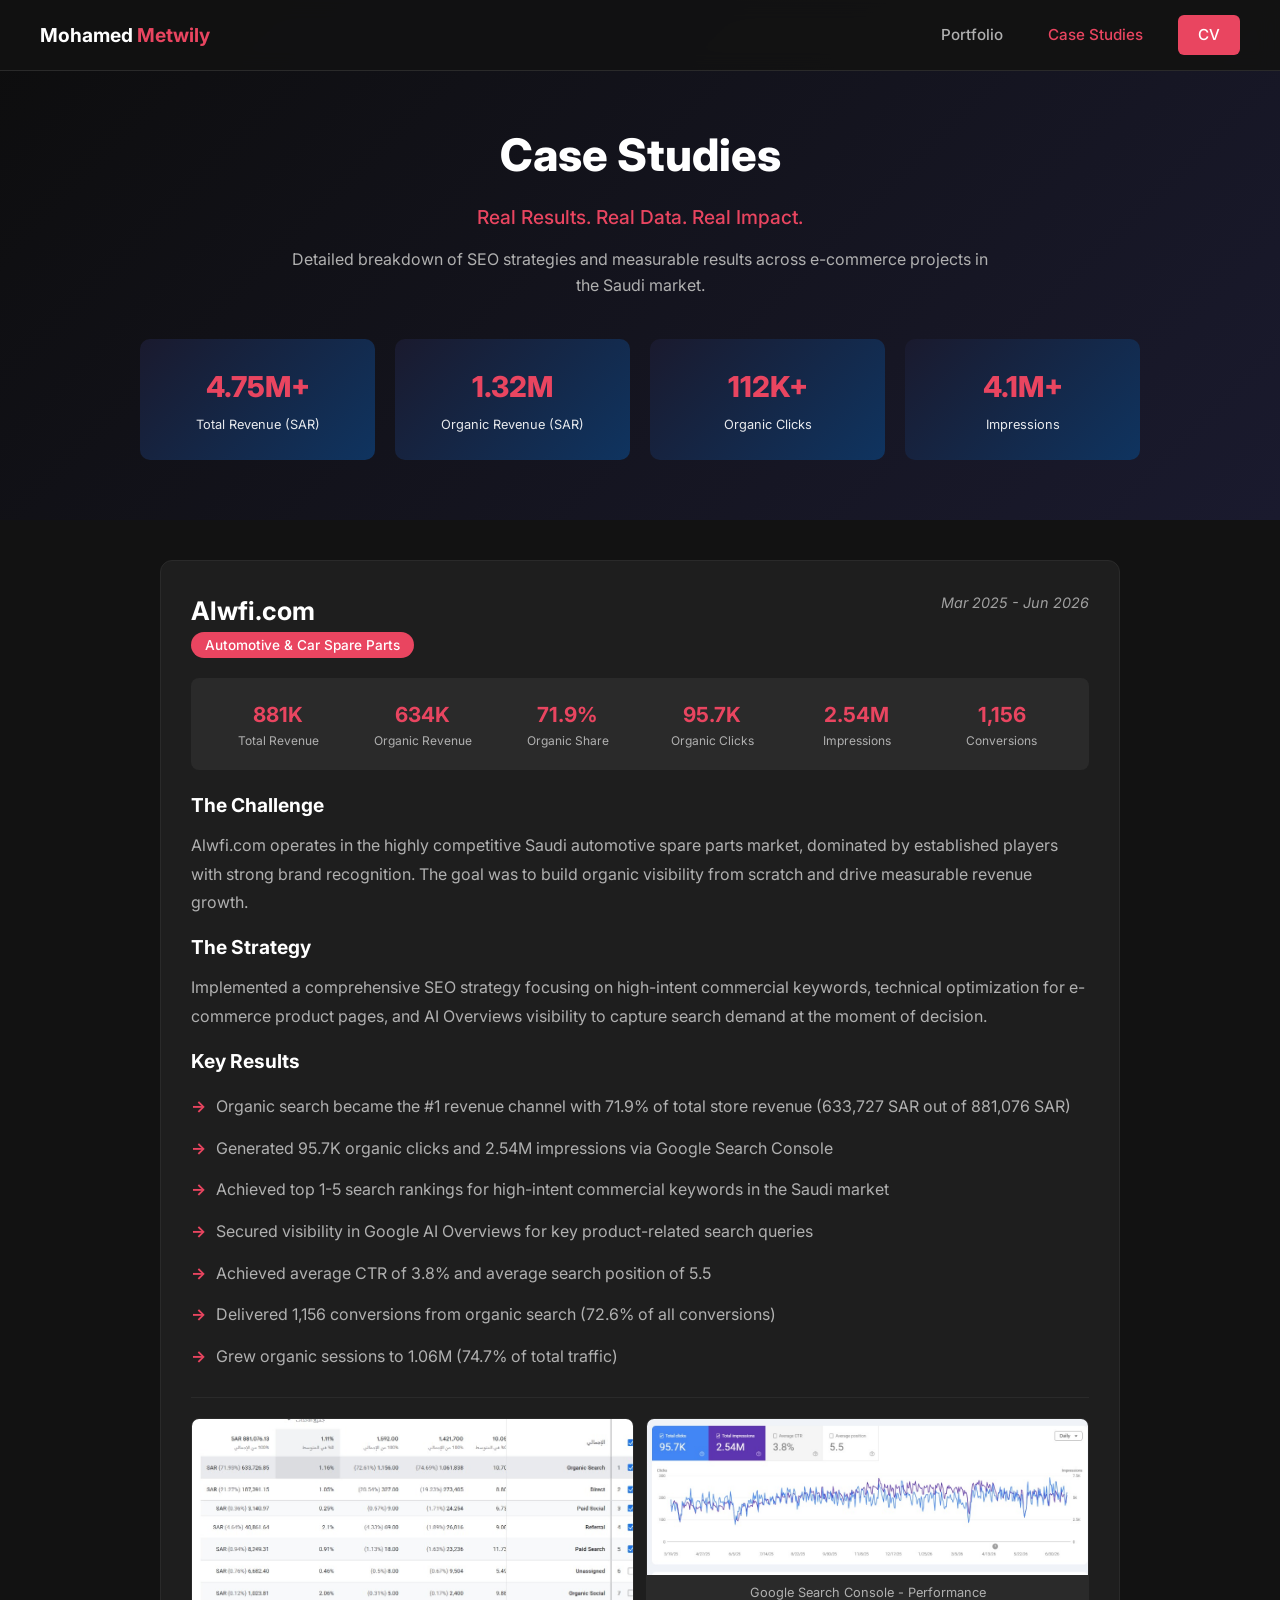
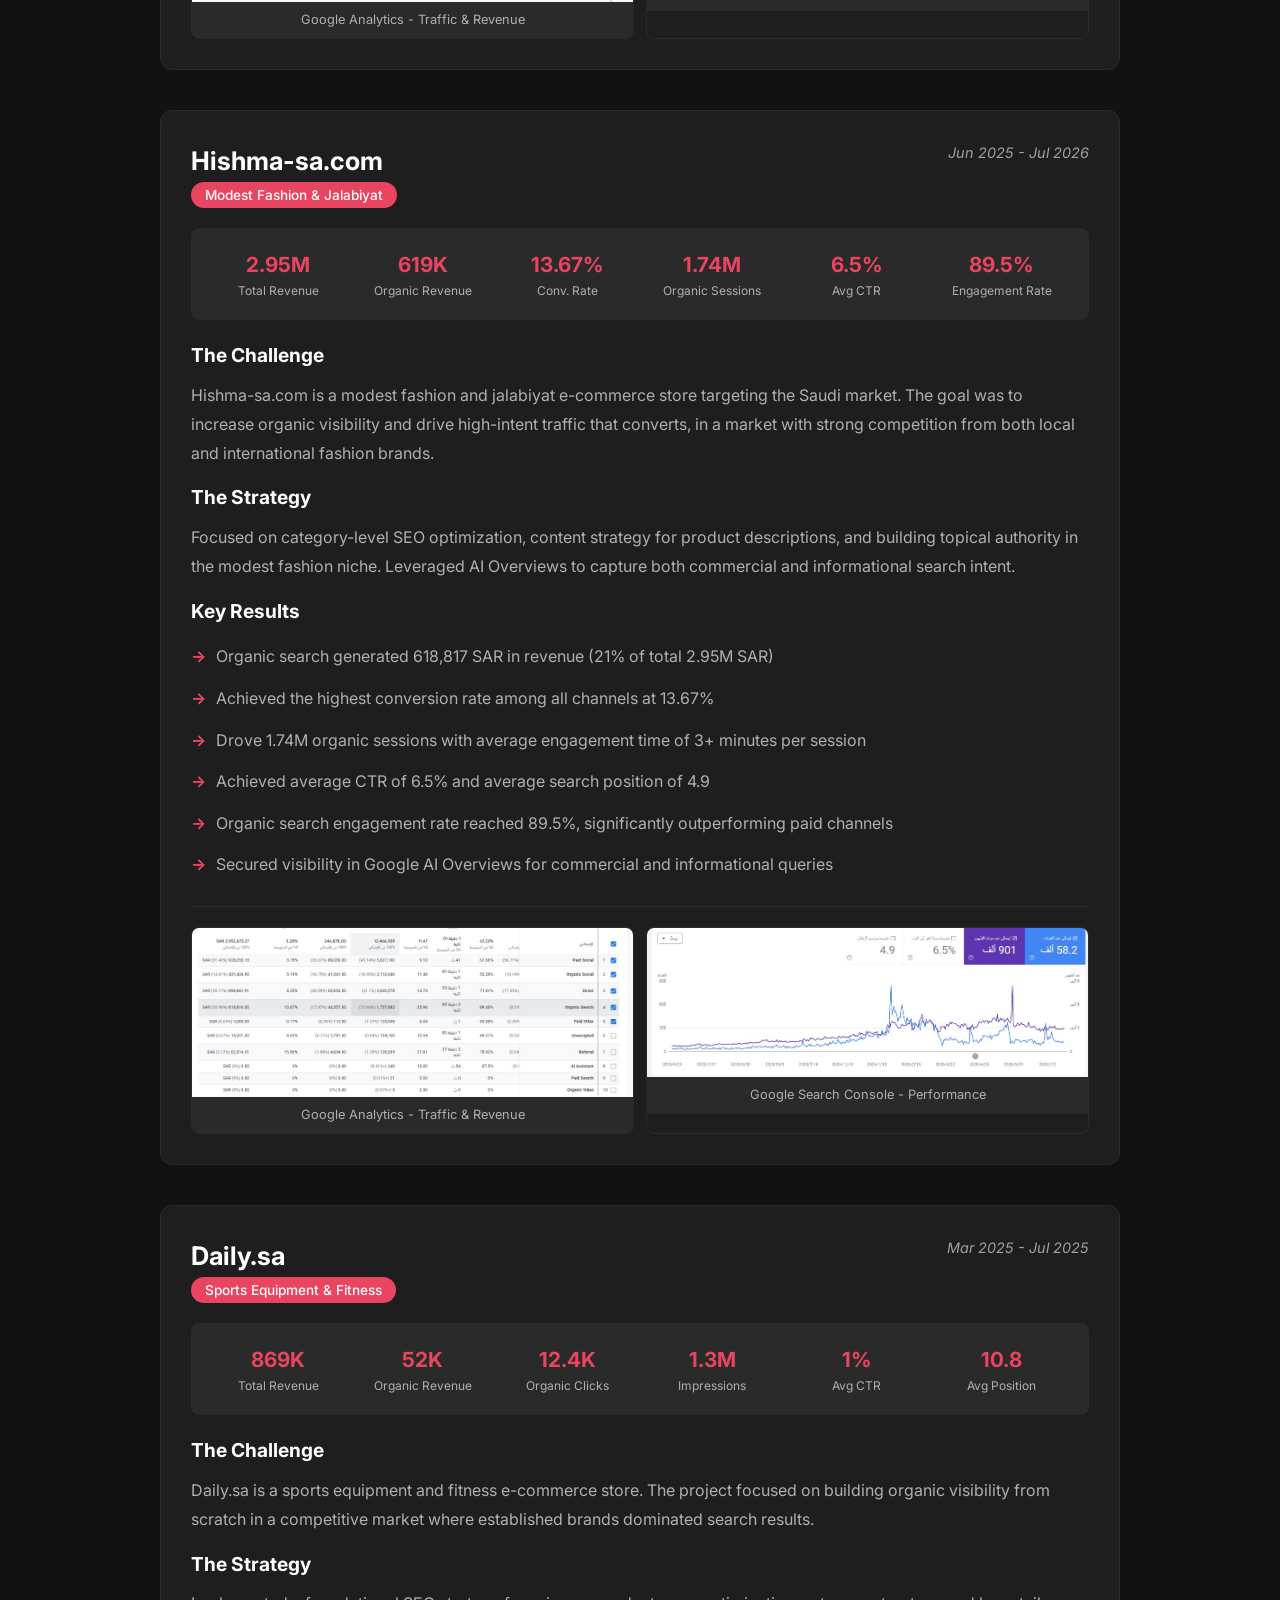
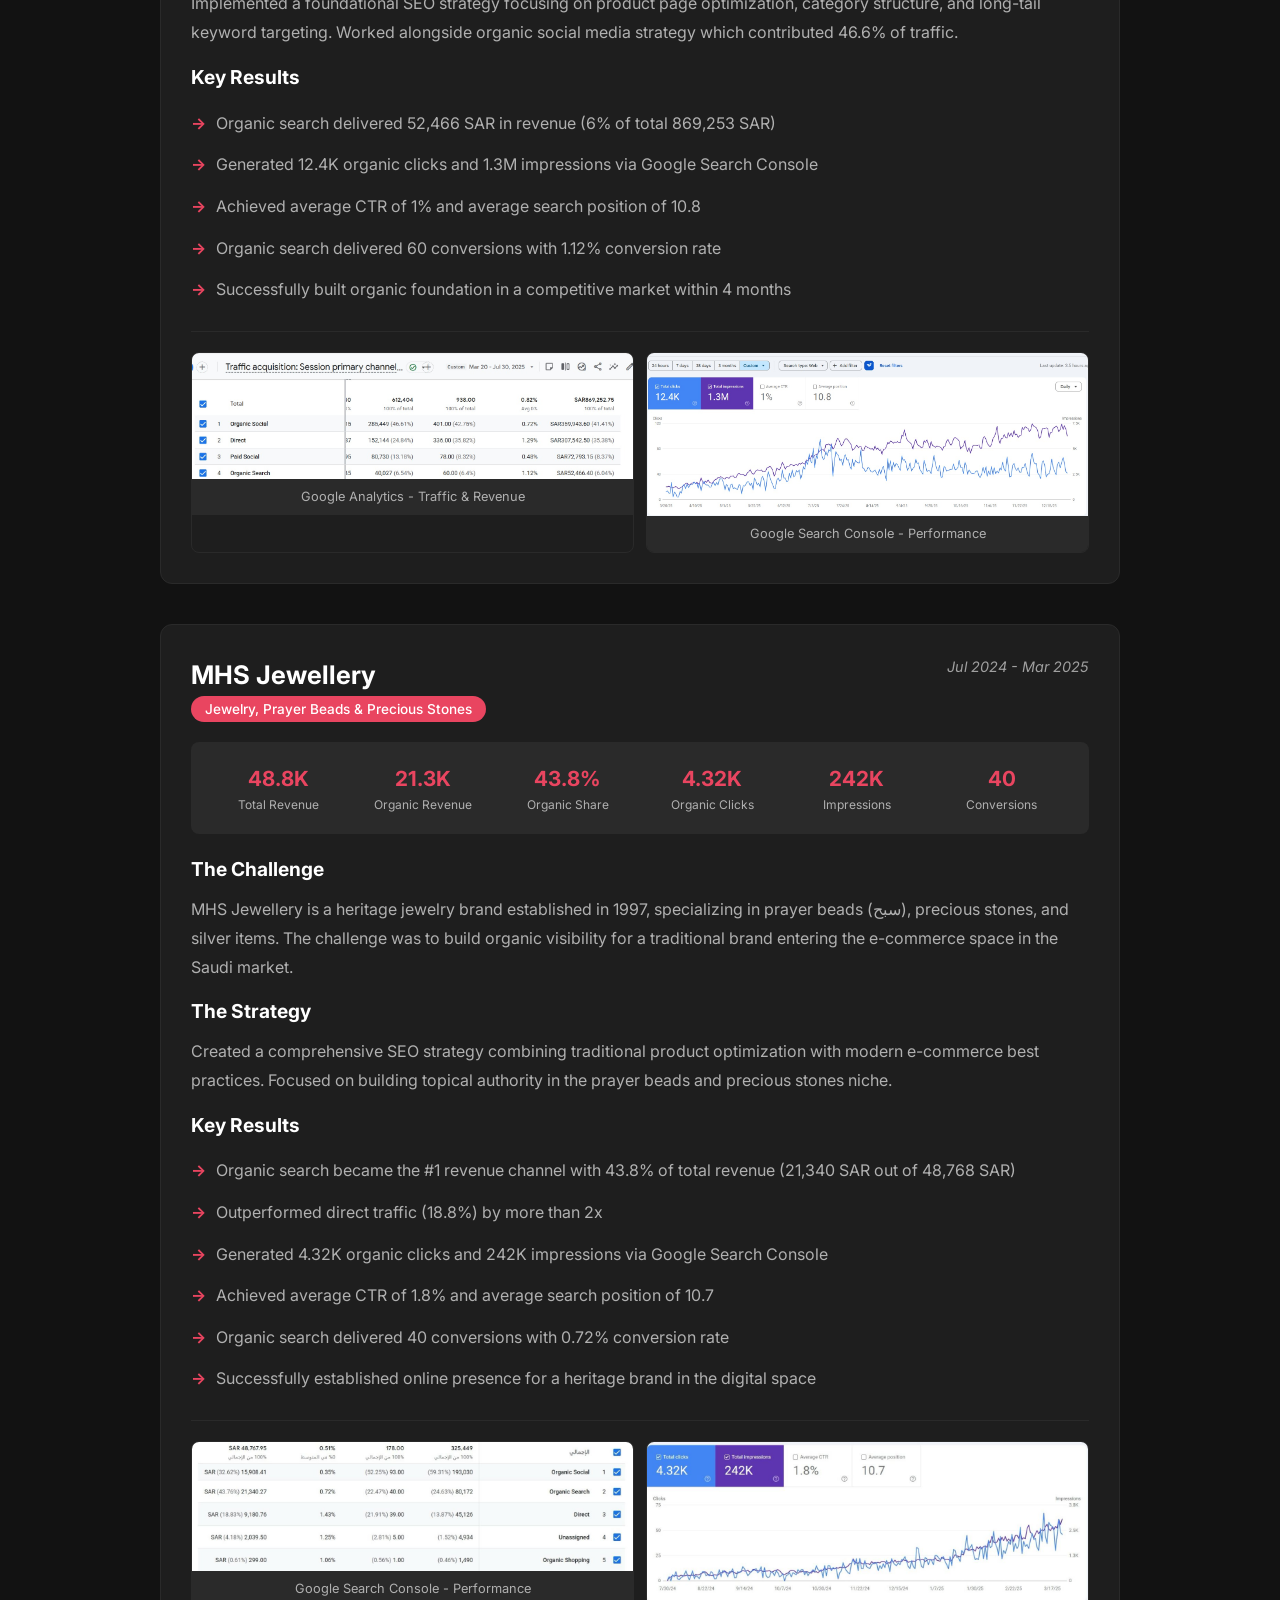
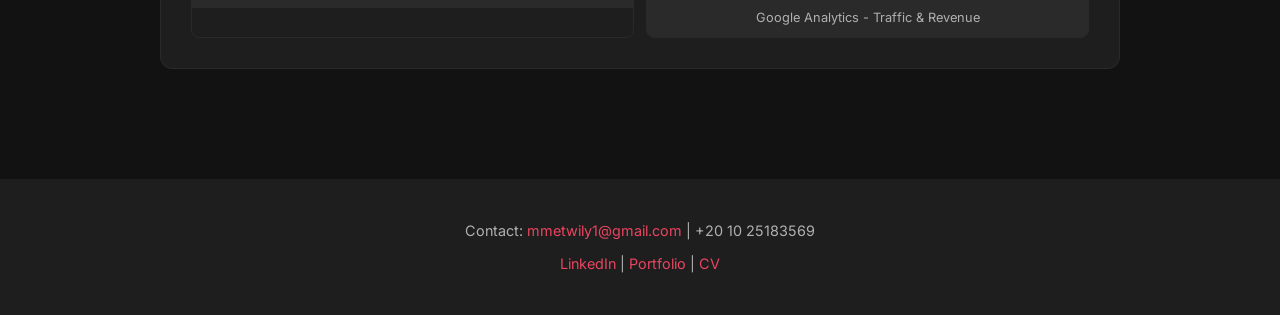
==== case-studies.html @ baedebc7 "Add Case Studies page and update navbar" ====
<!DOCTYPE html>
<html lang="en">
<head>
    <meta charset="UTF-8">
    <meta name="viewport" content="width=device-width, initial-scale=1.0">
    <title>Mohamed Metwily - Case Studies | Head of SEO</title>
    <link href="https://fonts.googleapis.com/css2?family=Inter:wght@300;400;500;600;700;800&display=swap" rel="stylesheet">
    <style>
        * { margin: 0; padding: 0; box-sizing: border-box; }
        
        :root {
            --primary: #0d0d0d;
            --accent: #e94560;
            --accent2: #1a1a2e;
            --light: #121212;
            --gray: #a0a0a0;
            --white: #ffffff;
            --card-bg: #1e1e1e;
            --text-primary: #ffffff;
            --text-secondary: #b0b0b0;
            --border: #2a2a2a;
        }

        body {
            font-family: 'Inter', sans-serif;
            color: var(--text-secondary);
            line-height: 1.6;
            background: var(--light);
        }

        /* Navbar */
        .navbar {
            position: fixed;
            top: 0;
            left: 0;
            right: 0;
            background: rgba(18, 18, 18, 0.95);
            backdrop-filter: blur(10px);
            padding: 15px 40px;
            display: flex;
            justify-content: space-between;
            align-items: center;
            z-index: 999;
            border-bottom: 1px solid var(--border);
        }

        .navbar .logo {
            font-size: 1.2rem;
            font-weight: 700;
            color: var(--white);
            text-decoration: none;
        }

        .navbar .logo span {
            color: var(--accent);
        }

        .navbar-links {
            display: flex;
            gap: 25px;
            align-items: center;
        }

        .navbar-links a {
            color: var(--text-secondary);
            text-decoration: none;
            font-size: 0.95rem;
            font-weight: 500;
            transition: color 0.3s;
            padding: 5px 10px;
            border-radius: 5px;
        }

        .navbar-links a:hover,
        .navbar-links a.active {
            color: var(--accent);
        }

        .navbar-links a.nav-cv {
            background: var(--accent);
            color: var(--white);
            padding: 8px 20px;
            border-radius: 6px;
        }

        .navbar-links a.nav-cv:hover {
            background: #ff6b81;
            color: var(--white);
        }

        /* Hero */
        .hero {
            background: linear-gradient(135deg, var(--primary) 0%, var(--accent2) 50%, #0f3460 100%);
            background-size: 200% 200%;
            animation: gradient 8s ease infinite;
            color: var(--white);
            padding: 120px 20px 60px;
            text-align: center;
        }

        @keyframes gradient {
            0% { background-position: 0% 50%; }
            50% { background-position: 100% 50%; }
            100% { background-position: 0% 50%; }
        }

        .hero h1 {
            font-size: 2.8rem;
            font-weight: 800;
            margin-bottom: 10px;
        }

        .hero .subtitle {
            font-size: 1.2rem;
            color: var(--accent);
            font-weight: 500;
            margin-bottom: 15px;
        }

        .hero .desc {
            font-size: 1rem;
            color: var(--text-secondary);
            max-width: 700px;
            margin: 0 auto;
        }

        /* Stats Bar */
        .stats-bar {
            display: grid;
            grid-template-columns: repeat(4, 1fr);
            gap: 20px;
            max-width: 1000px;
            margin: 40px auto 0;
        }

        .stat-card {
            background: linear-gradient(135deg, #1a1a2e 0%, #0f3460 100%);
            color: var(--white);
            padding: 25px 15px;
            border-radius: 10px;
            text-align: center;
            transition: transform 0.3s, box-shadow 0.3s;
        }

        .stat-card:hover {
            transform: translateY(-8px) scale(1.02);
            box-shadow: 0 15px 40px rgba(233, 69, 96, 0.3);
        }

        .stat-card .number {
            font-size: 1.8rem;
            font-weight: 800;
            color: var(--accent);
        }

        .stat-card .label {
            font-size: 0.8rem;
            opacity: 0.9;
            margin-top: 5px;
        }

        /* Container */
        .container {
            max-width: 1000px;
            margin: 0 auto;
            padding: 40px 20px;
        }

        /* Project Card */
        .project-card {
            border: 1px solid var(--border);
            border-radius: 12px;
            padding: 30px;
            margin-bottom: 40px;
            background: var(--card-bg);
            transition: transform 0.3s, box-shadow 0.3s;
        }

        .project-card:hover {
            transform: translateY(-5px);
            box-shadow: 0 10px 30px rgba(0,0,0,0.3);
        }

        .project-header {
            display: flex;
            justify-content: space-between;
            align-items: flex-start;
            flex-wrap: wrap;
            margin-bottom: 15px;
        }

        .project-header h2 {
            font-size: 1.6rem;
            color: var(--text-primary);
        }

        .project-header .period {
            color: var(--gray);
            font-size: 0.9rem;
            font-style: italic;
        }

        .project-header .niche {
            background: var(--accent);
            color: var(--white);
            padding: 5px 14px;
            border-radius: 20px;
            font-size: 0.85rem;
            font-weight: 500;
        }

        .project-stats {
            display: grid;
            grid-template-columns: repeat(6, 1fr);
            gap: 10px;
            margin: 20px 0;
            padding: 20px;
            background: #2a2a2a;
            border-radius: 8px;
        }

        .project-stat {
            text-align: center;
            transition: transform 0.3s;
        }

        .project-stat:hover {
            transform: scale(1.05);
        }

        .project-stat .value {
            font-size: 1.3rem;
            font-weight: 700;
            color: var(--accent);
        }

        .project-stat .label {
            font-size: 0.75rem;
            color: var(--text-secondary);
        }

        .project-story {
            margin: 20px 0;
        }

        .project-story h3 {
            font-size: 1.2rem;
            color: var(--text-primary);
            margin-bottom: 10px;
        }

        .project-story p {
            color: var(--text-secondary);
            line-height: 1.8;
            margin-bottom: 15px;
        }

        .project-bullets {
            list-style: none;
            padding: 0;
        }

        .project-bullets li {
            padding: 8px 0;
            padding-left: 25px;
            position: relative;
            color: var(--text-secondary);
        }

        .project-bullets li::before {
            content: "→";
            position: absolute;
            left: 0;
            color: var(--accent);
            font-weight: bold;
        }

        /* Gallery */
        .project-gallery {
            display: grid;
            grid-template-columns: repeat(2, 1fr);
            gap: 12px;
            margin-top: 20px;
            padding-top: 20px;
            border-top: 1px solid var(--border);
        }

        .gallery-item {
            border: 1px solid var(--border);
            border-radius: 8px;
            overflow: hidden;
            transition: transform 0.3s, box-shadow 0.3s;
            cursor: pointer;
        }

        .gallery-item:hover {
            transform: translateY(-3px);
            box-shadow: 0 8px 20px rgba(0,0,0,0.4);
        }

        .gallery-item img {
            width: 100%;
            display: block;
        }

        .gallery-caption {
            padding: 8px;
            text-align: center;
            font-size: 0.8rem;
            color: var(--text-secondary);
            background: #2a2a2a;
        }

        /* Lightbox */
        .lightbox {
            display: none;
            position: fixed;
            top: 0;
            left: 0;
            width: 100%;
            height: 100%;
            background: rgba(0,0,0,0.95);
            z-index: 1000;
            justify-content: center;
            align-items: center;
            cursor: pointer;
        }

        .lightbox.active {
            display: flex;
        }

        .lightbox img {
            max-width: 90%;
            max-height: 90%;
            object-fit: contain;
            border-radius: 8px;
        }

        .lightbox .close {
            position: absolute;
            top: 20px;
            right: 30px;
            color: white;
            font-size: 40px;
            font-weight: bold;
            cursor: pointer;
        }

        /* Footer */
        .footer {
            text-align: center;
            padding: 40px 20px;
            color: var(--text-secondary);
            font-size: 0.9rem;
            background: var(--card-bg);
            margin-top: 30px;
        }

        .footer a {
            color: var(--accent);
            text-decoration: none;
        }

        .footer a:hover {
            text-decoration: underline;
        }

        @media (max-width: 768px) {
            .hero h1 { font-size: 2rem; }
            .stats-bar { grid-template-columns: repeat(2, 1fr); }
            .project-header { flex-direction: column; gap: 10px; }
            .project-stats { grid-template-columns: repeat(3, 1fr); }
            .project-gallery { grid-template-columns: 1fr; }
        }
        @media (max-width: 480px) {
            .project-stats { grid-template-columns: repeat(2, 1fr); }
        }
    </style>
</head>
<body>

<!-- Navbar -->
<nav class="navbar">
    <a href="index.html" class="logo">Mohamed <span>Metwily</span></a>
    <div class="navbar-links">
        <a href="index.html">Portfolio</a>
        <a href="case-studies.html" class="active">Case Studies</a>
        <a href="cv.html" class="nav-cv">CV</a>
    </div>
</nav>

<!-- Hero -->
<div class="hero">
    <h1>Case Studies</h1>
    <div class="subtitle">Real Results. Real Data. Real Impact.</div>
    <p class="desc">Detailed breakdown of SEO strategies and measurable results across e-commerce projects in the Saudi market.</p>
    
    <div class="stats-bar">
        <div class="stat-card">
            <div class="number">4.75M+</div>
            <div class="label">Total Revenue (SAR)</div>
        </div>
        <div class="stat-card">
            <div class="number">1.32M</div>
            <div class="label">Organic Revenue (SAR)</div>
        </div>
        <div class="stat-card">
            <div class="number">112K+</div>
            <div class="label">Organic Clicks</div>
        </div>
        <div class="stat-card">
            <div class="number">4.1M+</div>
            <div class="label">Impressions</div>
        </div>
    </div>
</div>

<!-- Projects -->
<div class="container">

    <!-- Alwfi -->
    <div class="project-card">
        <div class="project-header">
            <div>
                <h2>Alwfi.com</h2>
                <span class="niche">Automotive & Car Spare Parts</span>
            </div>
            <span class="period">Mar 2025 - Jun 2026</span>
        </div>
        <div class="project-stats">
            <div class="project-stat">
                <div class="value">881K</div>
                <div class="label">Total Revenue</div>
            </div>
            <div class="project-stat">
                <div class="value">634K</div>
                <div class="label">Organic Revenue</div>
            </div>
            <div class="project-stat">
                <div class="value">71.9%</div>
                <div class="label">Organic Share</div>
            </div>
            <div class="project-stat">
                <div class="value">95.7K</div>
                <div class="label">Organic Clicks</div>
            </div>
            <div class="project-stat">
                <div class="value">2.54M</div>
                <div class="label">Impressions</div>
            </div>
            <div class="project-stat">
                <div class="value">1,156</div>
                <div class="label">Conversions</div>
            </div>
        </div>
        <div class="project-story">
            <h3>The Challenge</h3>
            <p>Alwfi.com operates in the highly competitive Saudi automotive spare parts market, dominated by established players with strong brand recognition. The goal was to build organic visibility from scratch and drive measurable revenue growth.</p>
            
            <h3>The Strategy</h3>
            <p>Implemented a comprehensive SEO strategy focusing on high-intent commercial keywords, technical optimization for e-commerce product pages, and AI Overviews visibility to capture search demand at the moment of decision.</p>

            <h3>Key Results</h3>
            <ul class="project-bullets">
                <li>Organic search became the #1 revenue channel with 71.9% of total store revenue (633,727 SAR out of 881,076 SAR)</li>
                <li>Generated 95.7K organic clicks and 2.54M impressions via Google Search Console</li>
                <li>Achieved top 1-5 search rankings for high-intent commercial keywords in the Saudi market</li>
                <li>Secured visibility in Google AI Overviews for key product-related search queries</li>
                <li>Achieved average CTR of 3.8% and average search position of 5.5</li>
                <li>Delivered 1,156 conversions from organic search (72.6% of all conversions)</li>
                <li>Grew organic sessions to 1.06M (74.7% of total traffic)</li>
            </ul>
        </div>
        <div class="project-gallery">
            <div class="gallery-item">
                <img src="portfolio_assets/WhatsApp Image 2026-07-20 at 4.02.08 PM.jpeg" alt="Alwfi - Google Analytics" onclick="openLightbox(this)">
                <div class="gallery-caption">Google Analytics - Traffic & Revenue</div>
            </div>
            <div class="gallery-item">
                <img src="portfolio_assets/WhatsApp Image 2026-07-20 at 4.00.37 PM.jpeg" alt="Alwfi - Search Console" onclick="openLightbox(this)">
                <div class="gallery-caption">Google Search Console - Performance</div>
            </div>
        </div>
    </div>

    <!-- Hishma -->
    <div class="project-card">
        <div class="project-header">
            <div>
                <h2>Hishma-sa.com</h2>
                <span class="niche">Modest Fashion & Jalabiyat</span>
            </div>
            <span class="period">Jun 2025 - Jul 2026</span>
        </div>
        <div class="project-stats">
            <div class="project-stat">
                <div class="value">2.95M</div>
                <div class="label">Total Revenue</div>
            </div>
            <div class="project-stat">
                <div class="value">619K</div>
                <div class="label">Organic Revenue</div>
            </div>
            <div class="project-stat">
                <div class="value">13.67%</div>
                <div class="label">Conv. Rate</div>
            </div>
            <div class="project-stat">
                <div class="value">1.74M</div>
                <div class="label">Organic Sessions</div>
            </div>
            <div class="project-stat">
                <div class="value">6.5%</div>
                <div class="label">Avg CTR</div>
            </div>
            <div class="project-stat">
                <div class="value">89.5%</div>
                <div class="label">Engagement Rate</div>
            </div>
        </div>
        <div class="project-story">
            <h3>The Challenge</h3>
            <p>Hishma-sa.com is a modest fashion and jalabiyat e-commerce store targeting the Saudi market. The goal was to increase organic visibility and drive high-intent traffic that converts, in a market with strong competition from both local and international fashion brands.</p>
            
            <h3>The Strategy</h3>
            <p>Focused on category-level SEO optimization, content strategy for product descriptions, and building topical authority in the modest fashion niche. Leveraged AI Overviews to capture both commercial and informational search intent.</p>

            <h3>Key Results</h3>
            <ul class="project-bullets">
                <li>Organic search generated 618,817 SAR in revenue (21% of total 2.95M SAR)</li>
                <li>Achieved the highest conversion rate among all channels at 13.67%</li>
                <li>Drove 1.74M organic sessions with average engagement time of 3+ minutes per session</li>
                <li>Achieved average CTR of 6.5% and average search position of 4.9</li>
                <li>Organic search engagement rate reached 89.5%, significantly outperforming paid channels</li>
                <li>Secured visibility in Google AI Overviews for commercial and informational queries</li>
            </ul>
        </div>
        <div class="project-gallery">
            <div class="gallery-item">
                <img src="portfolio_assets/WhatsApp Image 2026-07-20 at 4.04.47 PM.jpeg" alt="Hishma - Google Analytics" onclick="openLightbox(this)">
                <div class="gallery-caption">Google Analytics - Traffic & Revenue</div>
            </div>
            <div class="gallery-item">
                <img src="portfolio_assets/WhatsApp Image 2026-07-20 at 4.03.08 PM.jpeg" alt="Hishma - Search Console" onclick="openLightbox(this)">
                <div class="gallery-caption">Google Search Console - Performance</div>
            </div>
        </div>
    </div>

    <!-- Daily -->
    <div class="project-card">
        <div class="project-header">
            <div>
                <h2>Daily.sa</h2>
                <span class="niche">Sports Equipment & Fitness</span>
            </div>
            <span class="period">Mar 2025 - Jul 2025</span>
        </div>
        <div class="project-stats">
            <div class="project-stat">
                <div class="value">869K</div>
                <div class="label">Total Revenue</div>
            </div>
            <div class="project-stat">
                <div class="value">52K</div>
                <div class="label">Organic Revenue</div>
            </div>
            <div class="project-stat">
                <div class="value">12.4K</div>
                <div class="label">Organic Clicks</div>
            </div>
            <div class="project-stat">
                <div class="value">1.3M</div>
                <div class="label">Impressions</div>
            </div>
            <div class="project-stat">
                <div class="value">1%</div>
                <div class="label">Avg CTR</div>
            </div>
            <div class="project-stat">
                <div class="value">10.8</div>
                <div class="label">Avg Position</div>
            </div>
        </div>
        <div class="project-story">
            <h3>The Challenge</h3>
            <p>Daily.sa is a sports equipment and fitness e-commerce store. The project focused on building organic visibility from scratch in a competitive market where established brands dominated search results.</p>
            
            <h3>The Strategy</h3>
            <p>Implemented a foundational SEO strategy focusing on product page optimization, category structure, and long-tail keyword targeting. Worked alongside organic social media strategy which contributed 46.6% of traffic.</p>

            <h3>Key Results</h3>
            <ul class="project-bullets">
                <li>Organic search delivered 52,466 SAR in revenue (6% of total 869,253 SAR)</li>
                <li>Generated 12.4K organic clicks and 1.3M impressions via Google Search Console</li>
                <li>Achieved average CTR of 1% and average search position of 10.8</li>
                <li>Organic search delivered 60 conversions with 1.12% conversion rate</li>
                <li>Successfully built organic foundation in a competitive market within 4 months</li>
            </ul>
        </div>
        <div class="project-gallery">
            <div class="gallery-item">
                <img src="portfolio_assets/WhatsApp Image 2026-07-20 at 5.49.57 PM.jpeg" alt="Daily - Google Analytics" onclick="openLightbox(this)">
                <div class="gallery-caption">Google Analytics - Traffic & Revenue</div>
            </div>
            <div class="gallery-item">
                <img src="portfolio_assets/WhatsApp Image 2026-07-20 at 4.41.22 PM.jpeg" alt="Daily - Search Console" onclick="openLightbox(this)">
                <div class="gallery-caption">Google Search Console - Performance</div>
            </div>
        </div>
    </div>

    <!-- MHS Jewellery -->
    <div class="project-card">
        <div class="project-header">
            <div>
                <h2>MHS Jewellery</h2>
                <span class="niche">Jewelry, Prayer Beads & Precious Stones</span>
            </div>
            <span class="period">Jul 2024 - Mar 2025</span>
        </div>
        <div class="project-stats">
            <div class="project-stat">
                <div class="value">48.8K</div>
                <div class="label">Total Revenue</div>
            </div>
            <div class="project-stat">
                <div class="value">21.3K</div>
                <div class="label">Organic Revenue</div>
            </div>
            <div class="project-stat">
                <div class="value">43.8%</div>
                <div class="label">Organic Share</div>
            </div>
            <div class="project-stat">
                <div class="value">4.32K</div>
                <div class="label">Organic Clicks</div>
            </div>
            <div class="project-stat">
                <div class="value">242K</div>
                <div class="label">Impressions</div>
            </div>
            <div class="project-stat">
                <div class="value">40</div>
                <div class="label">Conversions</div>
            </div>
        </div>
        <div class="project-story">
            <h3>The Challenge</h3>
            <p>MHS Jewellery is a heritage jewelry brand established in 1997, specializing in prayer beads (سبح), precious stones, and silver items. The challenge was to build organic visibility for a traditional brand entering the e-commerce space in the Saudi market.</p>
            
            <h3>The Strategy</h3>
            <p>Created a comprehensive SEO strategy combining traditional product optimization with modern e-commerce best practices. Focused on building topical authority in the prayer beads and precious stones niche.</p>

            <h3>Key Results</h3>
            <ul class="project-bullets">
                <li>Organic search became the #1 revenue channel with 43.8% of total revenue (21,340 SAR out of 48,768 SAR)</li>
                <li>Outperformed direct traffic (18.8%) by more than 2x</li>
                <li>Generated 4.32K organic clicks and 242K impressions via Google Search Console</li>
                <li>Achieved average CTR of 1.8% and average search position of 10.7</li>
                <li>Organic search delivered 40 conversions with 0.72% conversion rate</li>
                <li>Successfully established online presence for a heritage brand in the digital space</li>
            </ul>
        </div>
        <div class="project-gallery">
            <div class="gallery-item">
                <img src="portfolio_assets/mhs screenshot 1.png" alt="MHS - Search Console Results" onclick="openLightbox(this)">
                <div class="gallery-caption">Google Search Console - Performance</div>
            </div>
            <div class="gallery-item">
                <img src="portfolio_assets/mhs screenshot 2.png" alt="MHS - Analytics Results" onclick="openLightbox(this)">
                <div class="gallery-caption">Google Analytics - Traffic & Revenue</div>
            </div>
        </div>
    </div>

</div>

<!-- Lightbox -->
<div id="lightbox" class="lightbox" onclick="closeLightbox()">
    <span class="close">&times;</span>
    <img id="lightbox-img" src="" alt="Full size image">
</div>

<!-- Footer -->
<div class="footer">
    <p>Contact: <a href="mailto:mmetwily1@gmail.com">mmetwily1@gmail.com</a> | +20 10 25183569</p>
    <p style="margin-top: 10px;"><a href="https://www.linkedin.com/in/mohamed-metwily" target="_blank">LinkedIn</a> | <a href="index.html">Portfolio</a> | <a href="cv.html">CV</a></p>
</div>

<script>
function openLightbox(img) {
    var lightbox = document.getElementById('lightbox');
    var lightboxImg = document.getElementById('lightbox-img');
    lightboxImg.src = img.src;
    lightbox.classList.add('active');
}

function closeLightbox() {
    var lightbox = document.getElementById('lightbox');
    lightbox.classList.remove('active');
}

document.addEventListener('keydown', function(e) {
    if (e.key === 'Escape') {
        closeLightbox();
    }
});
</script>

</body>
</html>
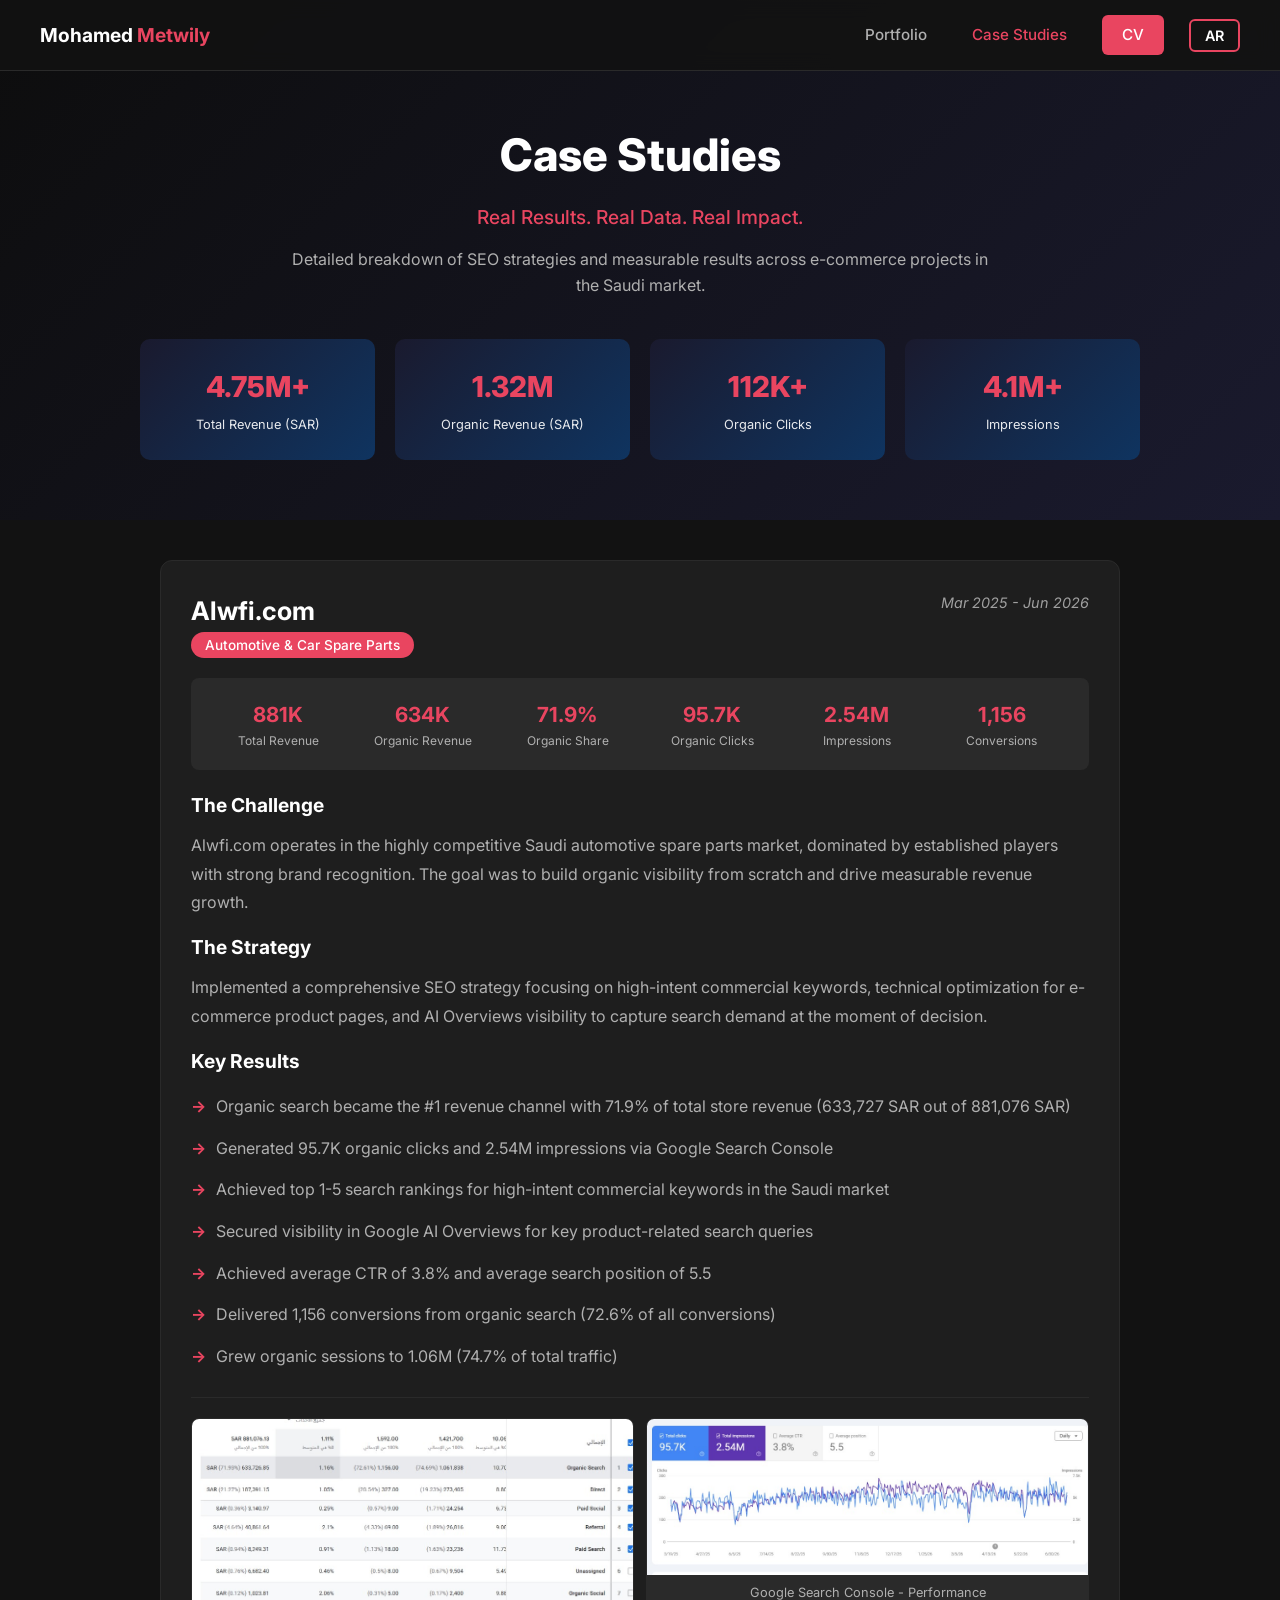
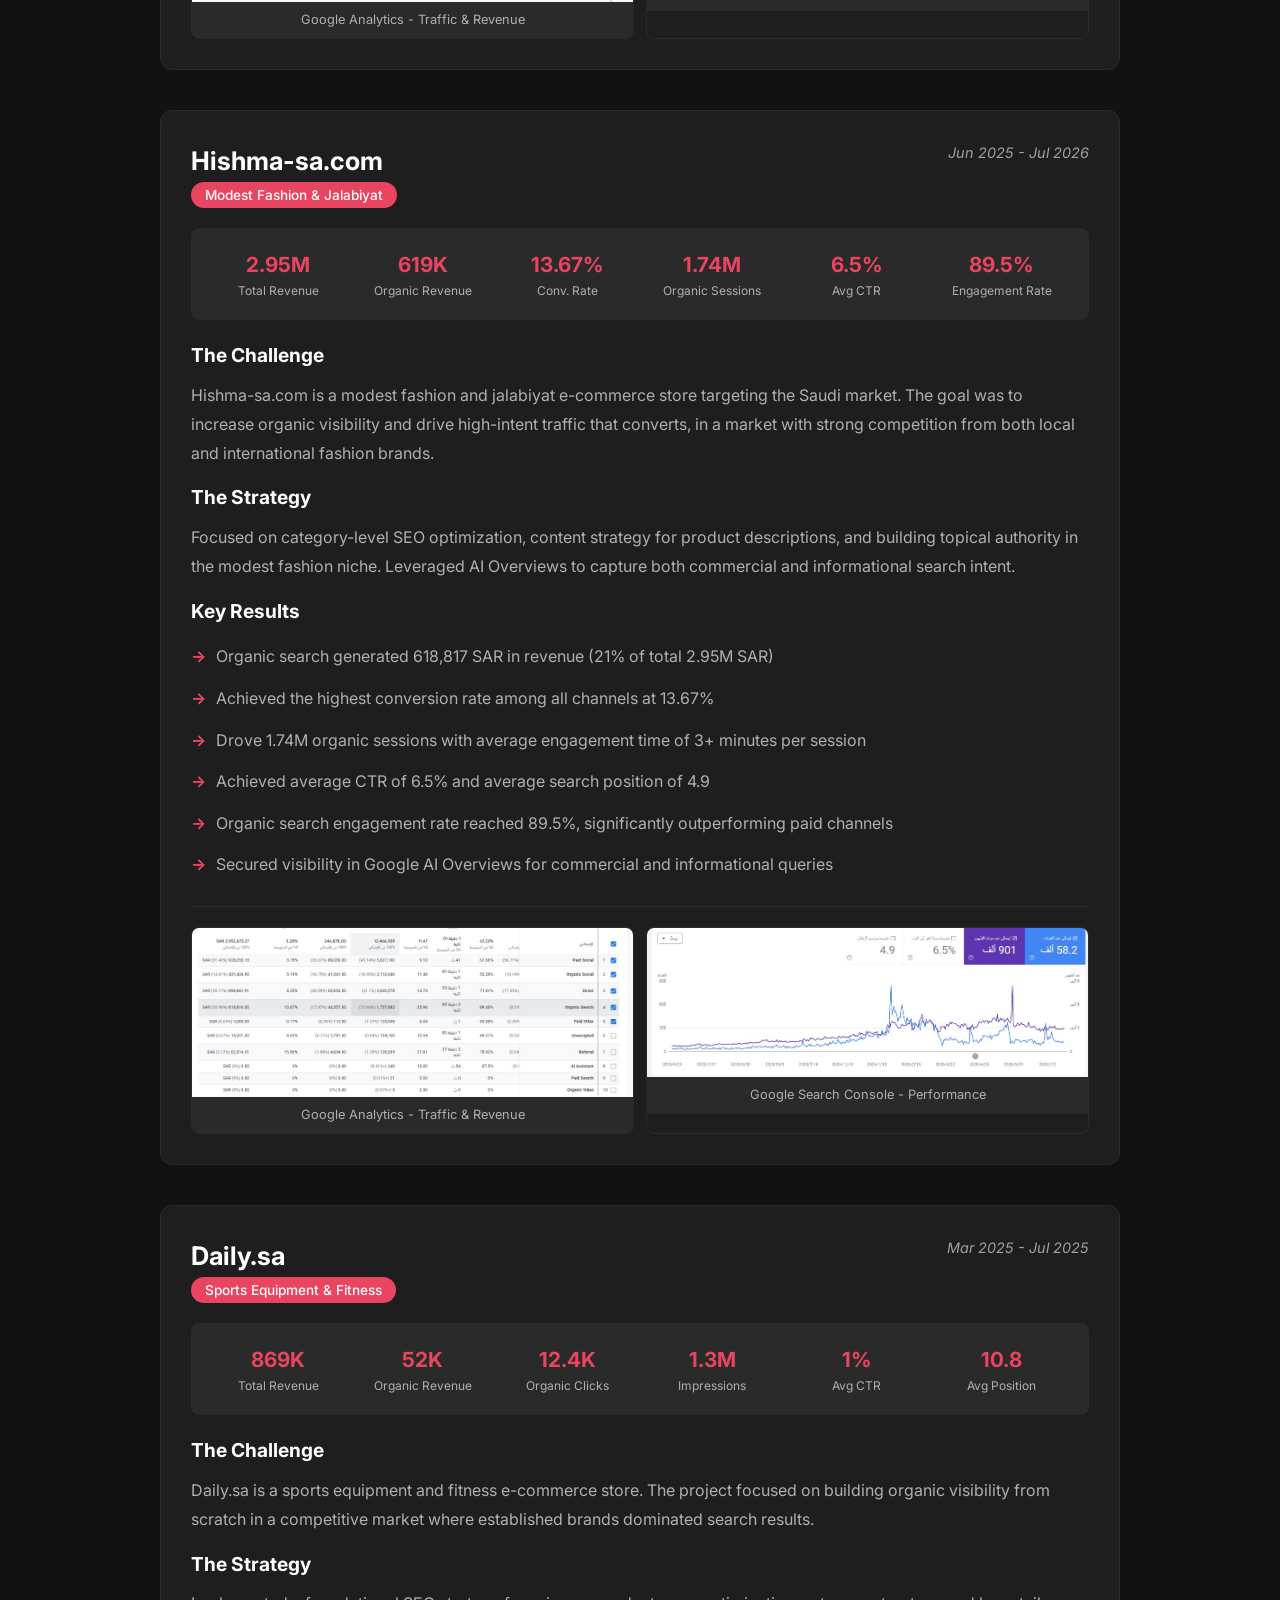
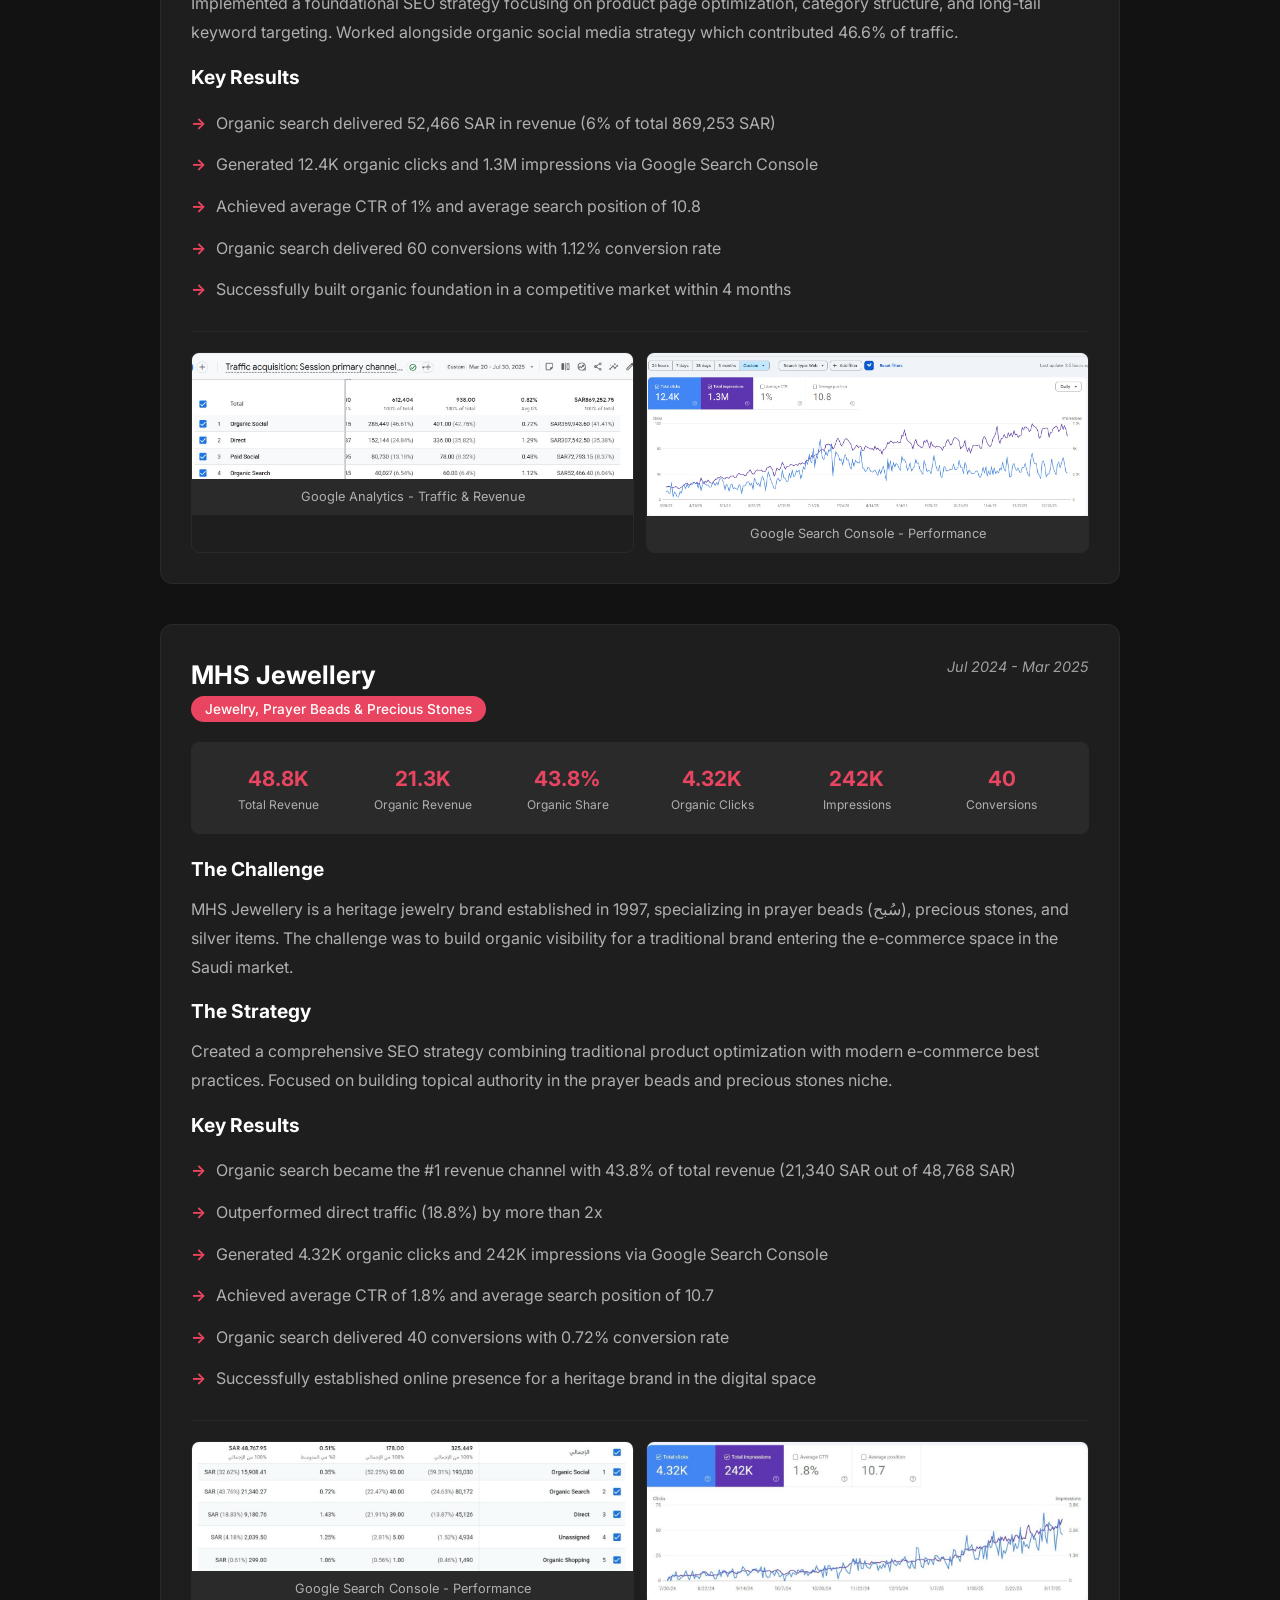
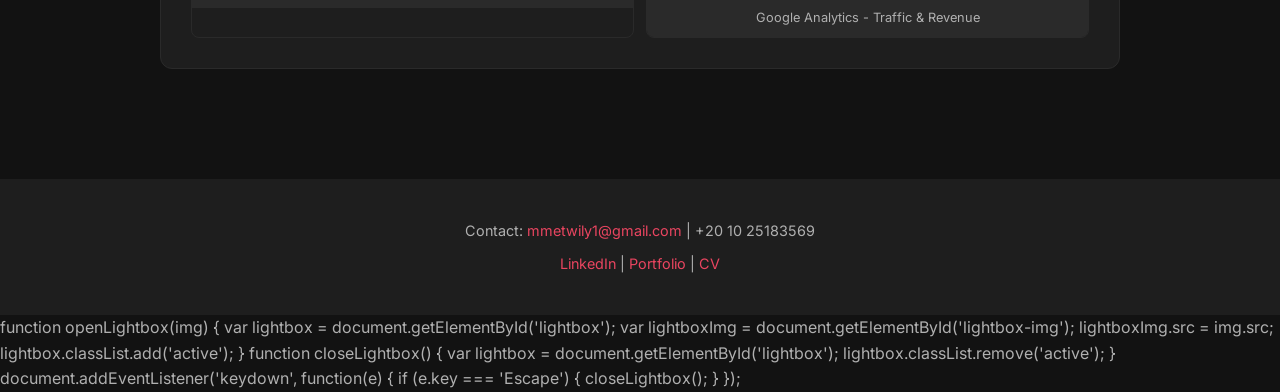
==== commit 89bf8ff7: "Add Arabic/English translation to all pages" ====
--- a/case-studies.html
+++ b/case-studies.html
@@ -88,6 +88,36 @@
             color: var(--white);
         }
 
+        /* Language Toggle */
+        .lang-toggle {
+            background: transparent;
+            border: 2px solid var(--accent);
+            color: var(--white);
+            padding: 6px 14px;
+            border-radius: 6px;
+            cursor: pointer;
+            font-size: 0.9rem;
+            font-weight: 600;
+            transition: all 0.3s;
+            font-family: 'Inter', sans-serif;
+        }
+
+        .lang-toggle:hover {
+            background: var(--accent);
+            transform: scale(1.05);
+        }
+
+        /* RTL Support */
+        [dir="rtl"] .project-bullets li {
+            padding-left: 0;
+            padding-right: 25px;
+        }
+
+        [dir="rtl"] .project-bullets li::before {
+            left: auto;
+            right: 0;
+        }
+
         /* Hero */
         .hero {
             background: linear-gradient(135deg, var(--primary) 0%, var(--accent2) 50%, #0f3460 100%);
@@ -387,31 +417,32 @@
         <a href="index.html">Portfolio</a>
         <a href="case-studies.html" class="active">Case Studies</a>
         <a href="cv.html" class="nav-cv">CV</a>
+        <button class="lang-toggle" onclick="toggleLanguage()" id="langBtn">AR</button>
     </div>
 </nav>
 
 <!-- Hero -->
 <div class="hero">
-    <h1>Case Studies</h1>
-    <div class="subtitle">Real Results. Real Data. Real Impact.</div>
-    <p class="desc">Detailed breakdown of SEO strategies and measurable results across e-commerce projects in the Saudi market.</p>
+    <h1 data-i18n="cs_hero_title">Case Studies</h1>
+    <div class="subtitle" data-i18n="cs_hero_subtitle">Real Results. Real Data. Real Impact.</div>
+    <p class="desc" data-i18n="cs_hero_desc">Detailed breakdown of SEO strategies and measurable results across e-commerce projects in the Saudi market.</p>
     
     <div class="stats-bar">
         <div class="stat-card">
             <div class="number">4.75M+</div>
-            <div class="label">Total Revenue (SAR)</div>
+            <div class="label" data-i18n="cs_stat1">Total Revenue (SAR)</div>
         </div>
         <div class="stat-card">
             <div class="number">1.32M</div>
-            <div class="label">Organic Revenue (SAR)</div>
+            <div class="label" data-i18n="cs_stat2">Organic Revenue (SAR)</div>
         </div>
         <div class="stat-card">
             <div class="number">112K+</div>
-            <div class="label">Organic Clicks</div>
+            <div class="label" data-i18n="cs_stat3">Organic Clicks</div>
         </div>
         <div class="stat-card">
             <div class="number">4.1M+</div>
-            <div class="label">Impressions</div>
+            <div class="label" data-i18n="cs_stat4">Impressions</div>
         </div>
     </div>
 </div>
@@ -424,62 +455,62 @@
         <div class="project-header">
             <div>
                 <h2>Alwfi.com</h2>
-                <span class="niche">Automotive & Car Spare Parts</span>
+                <span class="niche" data-i18n="cs_niche1">Automotive & Car Spare Parts</span>
             </div>
             <span class="period">Mar 2025 - Jun 2026</span>
         </div>
         <div class="project-stats">
             <div class="project-stat">
                 <div class="value">881K</div>
-                <div class="label">Total Revenue</div>
+                <div class="label" data-i18n="cs_label_total_rev">Total Revenue</div>
             </div>
             <div class="project-stat">
                 <div class="value">634K</div>
-                <div class="label">Organic Revenue</div>
+                <div class="label" data-i18n="cs_label_org_rev">Organic Revenue</div>
             </div>
             <div class="project-stat">
                 <div class="value">71.9%</div>
-                <div class="label">Organic Share</div>
+                <div class="label" data-i18n="cs_label_org_share">Organic Share</div>
             </div>
             <div class="project-stat">
                 <div class="value">95.7K</div>
-                <div class="label">Organic Clicks</div>
+                <div class="label" data-i18n="cs_label_clicks">Organic Clicks</div>
             </div>
             <div class="project-stat">
                 <div class="value">2.54M</div>
-                <div class="label">Impressions</div>
+                <div class="label" data-i18n="cs_label_impressions">Impressions</div>
             </div>
             <div class="project-stat">
                 <div class="value">1,156</div>
-                <div class="label">Conversions</div>
+                <div class="label" data-i18n="cs_label_conv">Conversions</div>
             </div>
         </div>
         <div class="project-story">
-            <h3>The Challenge</h3>
-            <p>Alwfi.com operates in the highly competitive Saudi automotive spare parts market, dominated by established players with strong brand recognition. The goal was to build organic visibility from scratch and drive measurable revenue growth.</p>
+            <h3 data-i18n="cs_challenge">The Challenge</h3>
+            <p data-i18n="cs_n1_challenge">Alwfi.com operates in the highly competitive Saudi automotive spare parts market, dominated by established players with strong brand recognition. The goal was to build organic visibility from scratch and drive measurable revenue growth.</p>
             
-            <h3>The Strategy</h3>
-            <p>Implemented a comprehensive SEO strategy focusing on high-intent commercial keywords, technical optimization for e-commerce product pages, and AI Overviews visibility to capture search demand at the moment of decision.</p>
-
-            <h3>Key Results</h3>
+            <h3 data-i18n="cs_strategy">The Strategy</h3>
+            <p data-i18n="cs_n1_strategy">Implemented a comprehensive SEO strategy focusing on high-intent commercial keywords, technical optimization for e-commerce product pages, and AI Overviews visibility to capture search demand at the moment of decision.</p>
+
+            <h3 data-i18n="cs_results">Key Results</h3>
             <ul class="project-bullets">
-                <li>Organic search became the #1 revenue channel with 71.9% of total store revenue (633,727 SAR out of 881,076 SAR)</li>
-                <li>Generated 95.7K organic clicks and 2.54M impressions via Google Search Console</li>
-                <li>Achieved top 1-5 search rankings for high-intent commercial keywords in the Saudi market</li>
-                <li>Secured visibility in Google AI Overviews for key product-related search queries</li>
-                <li>Achieved average CTR of 3.8% and average search position of 5.5</li>
-                <li>Delivered 1,156 conversions from organic search (72.6% of all conversions)</li>
-                <li>Grew organic sessions to 1.06M (74.7% of total traffic)</li>
+                <li data-i18n="cs_n1_b1">Organic search became the #1 revenue channel with 71.9% of total store revenue (633,727 SAR out of 881,076 SAR)</li>
+                <li data-i18n="cs_n1_b2">Generated 95.7K organic clicks and 2.54M impressions via Google Search Console</li>
+                <li data-i18n="cs_n1_b3">Achieved top 1-5 search rankings for high-intent commercial keywords in the Saudi market</li>
+                <li data-i18n="cs_n1_b4">Secured visibility in Google AI Overviews for key product-related search queries</li>
+                <li data-i18n="cs_n1_b5">Achieved average CTR of 3.8% and average search position of 5.5</li>
+                <li data-i18n="cs_n1_b6">Delivered 1,156 conversions from organic search (72.6% of all conversions)</li>
+                <li data-i18n="cs_n1_b7">Grew organic sessions to 1.06M (74.7% of total traffic)</li>
             </ul>
         </div>
         <div class="project-gallery">
             <div class="gallery-item">
                 <img src="portfolio_assets/WhatsApp Image 2026-07-20 at 4.02.08 PM.jpeg" alt="Alwfi - Google Analytics" onclick="openLightbox(this)">
-                <div class="gallery-caption">Google Analytics - Traffic & Revenue</div>
+                <div class="gallery-caption" data-i18n="cs_ga_traffic">Google Analytics - Traffic & Revenue</div>
             </div>
             <div class="gallery-item">
                 <img src="portfolio_assets/WhatsApp Image 2026-07-20 at 4.00.37 PM.jpeg" alt="Alwfi - Search Console" onclick="openLightbox(this)">
-                <div class="gallery-caption">Google Search Console - Performance</div>
+                <div class="gallery-caption" data-i18n="cs_gsc_perf">Google Search Console - Performance</div>
             </div>
         </div>
     </div>
@@ -489,61 +520,61 @@
         <div class="project-header">
             <div>
                 <h2>Hishma-sa.com</h2>
-                <span class="niche">Modest Fashion & Jalabiyat</span>
+                <span class="niche" data-i18n="cs_niche2">Modest Fashion & Jalabiyat</span>
             </div>
             <span class="period">Jun 2025 - Jul 2026</span>
         </div>
         <div class="project-stats">
             <div class="project-stat">
                 <div class="value">2.95M</div>
-                <div class="label">Total Revenue</div>
+                <div class="label" data-i18n="cs_label_total_rev">Total Revenue</div>
             </div>
             <div class="project-stat">
                 <div class="value">619K</div>
-                <div class="label">Organic Revenue</div>
+                <div class="label" data-i18n="cs_label_org_rev">Organic Revenue</div>
             </div>
             <div class="project-stat">
                 <div class="value">13.67%</div>
-                <div class="label">Conv. Rate</div>
+                <div class="label" data-i18n="cs_label_conv_rate">Conv. Rate</div>
             </div>
             <div class="project-stat">
                 <div class="value">1.74M</div>
-                <div class="label">Organic Sessions</div>
+                <div class="label" data-i18n="cs_label_sessions">Organic Sessions</div>
             </div>
             <div class="project-stat">
                 <div class="value">6.5%</div>
-                <div class="label">Avg CTR</div>
+                <div class="label" data-i18n="cs_label_ctr">Avg CTR</div>
             </div>
             <div class="project-stat">
                 <div class="value">89.5%</div>
-                <div class="label">Engagement Rate</div>
+                <div class="label" data-i18n="cs_label_engagement">Engagement Rate</div>
             </div>
         </div>
         <div class="project-story">
-            <h3>The Challenge</h3>
-            <p>Hishma-sa.com is a modest fashion and jalabiyat e-commerce store targeting the Saudi market. The goal was to increase organic visibility and drive high-intent traffic that converts, in a market with strong competition from both local and international fashion brands.</p>
+            <h3 data-i18n="cs_challenge">The Challenge</h3>
+            <p data-i18n="cs_n2_challenge">Hishma-sa.com is a modest fashion and jalabiyat e-commerce store targeting the Saudi market. The goal was to increase organic visibility and drive high-intent traffic that converts, in a market with strong competition from both local and international fashion brands.</p>
             
-            <h3>The Strategy</h3>
-            <p>Focused on category-level SEO optimization, content strategy for product descriptions, and building topical authority in the modest fashion niche. Leveraged AI Overviews to capture both commercial and informational search intent.</p>
-
-            <h3>Key Results</h3>
+            <h3 data-i18n="cs_strategy">The Strategy</h3>
+            <p data-i18n="cs_n2_strategy">Focused on category-level SEO optimization, content strategy for product descriptions, and building topical authority in the modest fashion niche. Leveraged AI Overviews to capture both commercial and informational search intent.</p>
+
+            <h3 data-i18n="cs_results">Key Results</h3>
             <ul class="project-bullets">
-                <li>Organic search generated 618,817 SAR in revenue (21% of total 2.95M SAR)</li>
-                <li>Achieved the highest conversion rate among all channels at 13.67%</li>
-                <li>Drove 1.74M organic sessions with average engagement time of 3+ minutes per session</li>
-                <li>Achieved average CTR of 6.5% and average search position of 4.9</li>
-                <li>Organic search engagement rate reached 89.5%, significantly outperforming paid channels</li>
-                <li>Secured visibility in Google AI Overviews for commercial and informational queries</li>
+                <li data-i18n="cs_n2_b1">Organic search generated 618,817 SAR in revenue (21% of total 2.95M SAR)</li>
+                <li data-i18n="cs_n2_b2">Achieved the highest conversion rate among all channels at 13.67%</li>
+                <li data-i18n="cs_n2_b3">Drove 1.74M organic sessions with average engagement time of 3+ minutes per session</li>
+                <li data-i18n="cs_n2_b4">Achieved average CTR of 6.5% and average search position of 4.9</li>
+                <li data-i18n="cs_n2_b5">Organic search engagement rate reached 89.5%, significantly outperforming paid channels</li>
+                <li data-i18n="cs_n2_b6">Secured visibility in Google AI Overviews for commercial and informational queries</li>
             </ul>
         </div>
         <div class="project-gallery">
             <div class="gallery-item">
                 <img src="portfolio_assets/WhatsApp Image 2026-07-20 at 4.04.47 PM.jpeg" alt="Hishma - Google Analytics" onclick="openLightbox(this)">
-                <div class="gallery-caption">Google Analytics - Traffic & Revenue</div>
+                <div class="gallery-caption" data-i18n="cs_ga_traffic">Google Analytics - Traffic & Revenue</div>
             </div>
             <div class="gallery-item">
                 <img src="portfolio_assets/WhatsApp Image 2026-07-20 at 4.03.08 PM.jpeg" alt="Hishma - Search Console" onclick="openLightbox(this)">
-                <div class="gallery-caption">Google Search Console - Performance</div>
+                <div class="gallery-caption" data-i18n="cs_gsc_perf">Google Search Console - Performance</div>
             </div>
         </div>
     </div>
@@ -553,60 +584,60 @@
         <div class="project-header">
             <div>
                 <h2>Daily.sa</h2>
-                <span class="niche">Sports Equipment & Fitness</span>
+                <span class="niche" data-i18n="cs_niche3">Sports Equipment & Fitness</span>
             </div>
             <span class="period">Mar 2025 - Jul 2025</span>
         </div>
         <div class="project-stats">
             <div class="project-stat">
                 <div class="value">869K</div>
-                <div class="label">Total Revenue</div>
+                <div class="label" data-i18n="cs_label_total_rev">Total Revenue</div>
             </div>
             <div class="project-stat">
                 <div class="value">52K</div>
-                <div class="label">Organic Revenue</div>
+                <div class="label" data-i18n="cs_label_org_rev">Organic Revenue</div>
             </div>
             <div class="project-stat">
                 <div class="value">12.4K</div>
-                <div class="label">Organic Clicks</div>
+                <div class="label" data-i18n="cs_label_clicks">Organic Clicks</div>
             </div>
             <div class="project-stat">
                 <div class="value">1.3M</div>
-                <div class="label">Impressions</div>
+                <div class="label" data-i18n="cs_label_impressions">Impressions</div>
             </div>
             <div class="project-stat">
                 <div class="value">1%</div>
-                <div class="label">Avg CTR</div>
+                <div class="label" data-i18n="cs_label_ctr">Avg CTR</div>
             </div>
             <div class="project-stat">
                 <div class="value">10.8</div>
-                <div class="label">Avg Position</div>
+                <div class="label" data-i18n="cs_label_position">Avg Position</div>
             </div>
         </div>
         <div class="project-story">
-            <h3>The Challenge</h3>
-            <p>Daily.sa is a sports equipment and fitness e-commerce store. The project focused on building organic visibility from scratch in a competitive market where established brands dominated search results.</p>
+            <h3 data-i18n="cs_challenge">The Challenge</h3>
+            <p data-i18n="cs_n3_challenge">Daily.sa is a sports equipment and fitness e-commerce store. The project focused on building organic visibility from scratch in a competitive market where established brands dominated search results.</p>
             
-            <h3>The Strategy</h3>
-            <p>Implemented a foundational SEO strategy focusing on product page optimization, category structure, and long-tail keyword targeting. Worked alongside organic social media strategy which contributed 46.6% of traffic.</p>
-
-            <h3>Key Results</h3>
+            <h3 data-i18n="cs_strategy">The Strategy</h3>
+            <p data-i18n="cs_n3_strategy">Implemented a foundational SEO strategy focusing on product page optimization, category structure, and long-tail keyword targeting. Worked alongside organic social media strategy which contributed 46.6% of traffic.</p>
+
+            <h3 data-i18n="cs_results">Key Results</h3>
             <ul class="project-bullets">
-                <li>Organic search delivered 52,466 SAR in revenue (6% of total 869,253 SAR)</li>
-                <li>Generated 12.4K organic clicks and 1.3M impressions via Google Search Console</li>
-                <li>Achieved average CTR of 1% and average search position of 10.8</li>
-                <li>Organic search delivered 60 conversions with 1.12% conversion rate</li>
-                <li>Successfully built organic foundation in a competitive market within 4 months</li>
+                <li data-i18n="cs_n3_b1">Organic search delivered 52,466 SAR in revenue (6% of total 869,253 SAR)</li>
+                <li data-i18n="cs_n3_b2">Generated 12.4K organic clicks and 1.3M impressions via Google Search Console</li>
+                <li data-i18n="cs_n3_b3">Achieved average CTR of 1% and average search position of 10.8</li>
+                <li data-i18n="cs_n3_b4">Organic search delivered 60 conversions with 1.12% conversion rate</li>
+                <li data-i18n="cs_n3_b5">Successfully built organic foundation in a competitive market within 4 months</li>
             </ul>
         </div>
         <div class="project-gallery">
             <div class="gallery-item">
                 <img src="portfolio_assets/WhatsApp Image 2026-07-20 at 5.49.57 PM.jpeg" alt="Daily - Google Analytics" onclick="openLightbox(this)">
-                <div class="gallery-caption">Google Analytics - Traffic & Revenue</div>
+                <div class="gallery-caption" data-i18n="cs_ga_traffic">Google Analytics - Traffic & Revenue</div>
             </div>
             <div class="gallery-item">
                 <img src="portfolio_assets/WhatsApp Image 2026-07-20 at 4.41.22 PM.jpeg" alt="Daily - Search Console" onclick="openLightbox(this)">
-                <div class="gallery-caption">Google Search Console - Performance</div>
+                <div class="gallery-caption" data-i18n="cs_gsc_perf">Google Search Console - Performance</div>
             </div>
         </div>
     </div>
@@ -616,61 +647,61 @@
         <div class="project-header">
             <div>
                 <h2>MHS Jewellery</h2>
-                <span class="niche">Jewelry, Prayer Beads & Precious Stones</span>
+                <span class="niche" data-i18n="cs_niche4">Jewelry, Prayer Beads & Precious Stones</span>
             </div>
             <span class="period">Jul 2024 - Mar 2025</span>
         </div>
         <div class="project-stats">
             <div class="project-stat">
                 <div class="value">48.8K</div>
-                <div class="label">Total Revenue</div>
+                <div class="label" data-i18n="cs_label_total_rev">Total Revenue</div>
             </div>
             <div class="project-stat">
                 <div class="value">21.3K</div>
-                <div class="label">Organic Revenue</div>
+                <div class="label" data-i18n="cs_label_org_rev">Organic Revenue</div>
             </div>
             <div class="project-stat">
                 <div class="value">43.8%</div>
-                <div class="label">Organic Share</div>
+                <div class="label" data-i18n="cs_label_org_share">Organic Share</div>
             </div>
             <div class="project-stat">
                 <div class="value">4.32K</div>
-                <div class="label">Organic Clicks</div>
+                <div class="label" data-i18n="cs_label_clicks">Organic Clicks</div>
             </div>
             <div class="project-stat">
                 <div class="value">242K</div>
-                <div class="label">Impressions</div>
+                <div class="label" data-i18n="cs_label_impressions">Impressions</div>
             </div>
             <div class="project-stat">
                 <div class="value">40</div>
-                <div class="label">Conversions</div>
+                <div class="label" data-i18n="cs_label_conv">Conversions</div>
             </div>
         </div>
         <div class="project-story">
-            <h3>The Challenge</h3>
-            <p>MHS Jewellery is a heritage jewelry brand established in 1997, specializing in prayer beads (سبح), precious stones, and silver items. The challenge was to build organic visibility for a traditional brand entering the e-commerce space in the Saudi market.</p>
+            <h3 data-i18n="cs_challenge">The Challenge</h3>
+            <p data-i18n="cs_n4_challenge">MHS Jewellery is a heritage jewelry brand established in 1997, specializing in prayer beads (سُبح), precious stones, and silver items. The challenge was to build organic visibility for a traditional brand entering the e-commerce space in the Saudi market.</p>
             
-            <h3>The Strategy</h3>
-            <p>Created a comprehensive SEO strategy combining traditional product optimization with modern e-commerce best practices. Focused on building topical authority in the prayer beads and precious stones niche.</p>
-
-            <h3>Key Results</h3>
+            <h3 data-i18n="cs_strategy">The Strategy</h3>
+            <p data-i18n="cs_n4_strategy">Created a comprehensive SEO strategy combining traditional product optimization with modern e-commerce best practices. Focused on building topical authority in the prayer beads and precious stones niche.</p>
+
+            <h3 data-i18n="cs_results">Key Results</h3>
             <ul class="project-bullets">
-                <li>Organic search became the #1 revenue channel with 43.8% of total revenue (21,340 SAR out of 48,768 SAR)</li>
-                <li>Outperformed direct traffic (18.8%) by more than 2x</li>
-                <li>Generated 4.32K organic clicks and 242K impressions via Google Search Console</li>
-                <li>Achieved average CTR of 1.8% and average search position of 10.7</li>
-                <li>Organic search delivered 40 conversions with 0.72% conversion rate</li>
-                <li>Successfully established online presence for a heritage brand in the digital space</li>
+                <li data-i18n="cs_n4_b1">Organic search became the #1 revenue channel with 43.8% of total revenue (21,340 SAR out of 48,768 SAR)</li>
+                <li data-i18n="cs_n4_b2">Outperformed direct traffic (18.8%) by more than 2x</li>
+                <li data-i18n="cs_n4_b3">Generated 4.32K organic clicks and 242K impressions via Google Search Console</li>
+                <li data-i18n="cs_n4_b4">Achieved average CTR of 1.8% and average search position of 10.7</li>
+                <li data-i18n="cs_n4_b5">Organic search delivered 40 conversions with 0.72% conversion rate</li>
+                <li data-i18n="cs_n4_b6">Successfully established online presence for a heritage brand in the digital space</li>
             </ul>
         </div>
         <div class="project-gallery">
             <div class="gallery-item">
                 <img src="portfolio_assets/mhs screenshot 1.png" alt="MHS - Search Console Results" onclick="openLightbox(this)">
-                <div class="gallery-caption">Google Search Console - Performance</div>
+                <div class="gallery-caption" data-i18n="cs_gsc_perf">Google Search Console - Performance</div>
             </div>
             <div class="gallery-item">
                 <img src="portfolio_assets/mhs screenshot 2.png" alt="MHS - Analytics Results" onclick="openLightbox(this)">
-                <div class="gallery-caption">Google Analytics - Traffic & Revenue</div>
+                <div class="gallery-caption" data-i18n="cs_ga_traffic">Google Analytics - Traffic & Revenue</div>
             </div>
         </div>
     </div>
@@ -685,11 +716,175 @@
 
 <!-- Footer -->
 <div class="footer">
-    <p>Contact: <a href="mailto:mmetwily1@gmail.com">mmetwily1@gmail.com</a> | +20 10 25183569</p>
-    <p style="margin-top: 10px;"><a href="https://www.linkedin.com/in/mohamed-metwily" target="_blank">LinkedIn</a> | <a href="index.html">Portfolio</a> | <a href="cv.html">CV</a></p>
+    <p data-i18n="cs_footer_contact">Contact: <a href="mailto:mmetwily1@gmail.com">mmetwily1@gmail.com</a> | +20 10 25183569</p>
+    <p style="margin-top: 10px;"><a href="https://www.linkedin.com/in/mohamed-metwily" target="_blank">LinkedIn</a> | <a href="index.html" data-i18n="cs_footer_portfolio">Portfolio</a> | <a href="cv.html" data-i18n="cs_footer_cv">CV</a></p>
 </div>
 
 <script>
+const translations = {
+    ar: {
+        cs_hero_title: "دراسات الحالة",
+        cs_hero_subtitle: "نتائج حقيقية. بيانات حقيقية. تأثير حقيقي.",
+        cs_hero_desc: "شرح مفصل لاستراتيجيات SEO والنتائج القابلة للقياس عبر مشاريع التجارة الإلكترونية في السوق السعودي.",
+        cs_stat1: "إجمالي الإيرادات (ريال سعودي)",
+        cs_stat2: "إيرادات البحث العضوي (ريال سعودي)",
+        cs_stat3: "نقرات بحث عضوية",
+        cs_stat4: "ظهور في نتائج البحث",
+        cs_niche1: "قطع غيار السيارات والسيارات",
+        cs_niche2: "الموضة المحترمة والجلابيات",
+        cs_niche3: "تجارة المعدات الرياضية واللياقة البدنية",
+        cs_niche4: "المجوهرات والمسابح والأحجار الكريمة",
+        cs_label_total_rev: "إجمالي الإيرادات",
+        cs_label_org_rev: "إيرادات البحث العضوي",
+        cs_label_org_share: "نسبة الإيرادات العضوية",
+        cs_label_clicks: "نقرات بحث عضوية",
+        cs_label_impressions: "ظهور في نتائج البحث",
+        cs_label_conv: "التحويلات",
+        cs_label_conv_rate: "معدل التحويل",
+        cs_label_sessions: "جلسات بحث عضوية",
+        cs_label_ctr: "متوسط CTR",
+        cs_label_engagement: "معدل التفاعل",
+        cs_label_position: "متوسط الترتيب",
+        cs_challenge: "التحدي",
+        cs_strategy: "الاستراتيجية",
+        cs_results: "النتائج الرئيسية",
+        cs_n1_challenge: "تعمل Alwfi.com في سوق قطع غيار السيارات السعودي التنافسي للغاية، حيث تسيطر عليه العلامات التجارية الراسخة ذات شهرة العلامة التجارية القوية. كان الهدف هو بناء ظهور عضوي من الصفر ودفع نمو الإيرادات القابل للقياس.",
+        cs_n1_strategy: "نفّذت استراتيجية SEO شاملة تركز على الكلمات المفتاحية التجارية عالية النية والتحسين التقني لصفحات المنتجات في التجارة الإلكترونية وظهور AI Overviews لالتقاط طلب البحث في لحظة اتخاذ القرار.",
+        cs_n1_b1: " הפך البحث العضوي إلى قناة الإيرادات الأولى بنسبة 71.9% من إجمالي إيرادات المتجر (633,727 ريال سعودي من أصل 881,076 ريال سعودي)",
+        cs_n1_b2: "ولدت 95.7 ألف نقرة عضوية و2.54 مليون ظهور عبر Google Search Console",
+        cs_n1_b3: "حققت ترتيبات بحث في المراكز 1-5 للكلمات المفتاحية التجارية عالية النية في السوق السعودي",
+        cs_n1_b4: "ضمنت الظهور في Google AI Overviews لاستعلامات البحث المتعلقة بالمنتجات الرئيسية",
+        cs_n1_b5: "حققت متوسط CTR بنسبة 3.8% ومتوسط ترتيب بحث 5.5",
+        cs_n1_b6: "قدت 1,156 عملية تحويل من البحث العضوي (72.6% من جميع التحويلات)",
+        cs_n1_b7: "نمت الجلسات العضوية إلى 1.06 مليون (74.7% من إجمالي الزيارات)",
+        cs_n2_challenge: "Hishma-sa.com هو متجر إلكتروني للموضة المحترمة والجلابيات يستهدف السوق السعودي. كان الهدف هو زيادة الظهور العضوي ودفع زيارات عالية النية تتحول إلى مبيعات، في سوق تنافسي بقوة من العلامات التجارية المحلية والعالمية.",
+        cs_n2_strategy: "ركّزت الاستراتيجية على تحسين SEO على مستوى الفئات واستراتيجية المحتوى لوصف المنتجات وبناء سلطة موضوعية في مجال الموضة المحترمة. استغلت AI Overviews لالتقاط نية البحث التجارية والمعلوماتية.",
+        cs_n2_b1: "ولّد البحث العضوي 618,817 ريال سعودي من الإيرادات (21% من إجمالي 2.95 مليون ريال سعودي)",
+        cs_n2_b2: "حققت أعلى معدل تحويل بين جميع القنوات بنسبة 13.67%",
+        cs_n2_b3: "دفعت 1.74 مليون جلسة عضوية مع متوسط وقت تفاعل يزيد عن 3 دقائق للجلسة",
+        cs_n2_b4: "حققت متوسط CTR بنسبة 6.5% ومتوسط ترتيب بحث 4.9",
+        cs_n2_b5: "بلغ معدل تفاعل البحث العضوي 89.5%، متفوقاً بشكل ملحوظ على القنوات المدفوعة",
+        cs_n2_b6: "ضمنت الظهور في Google AI Overviews للاستعلامات التجارية والمعلوماتية",
+        cs_n3_challenge: "Daily.sa هو متجر إلكتروني للمعدات الرياضية واللياقة البدنية. ركّز المشروع على بناء ظهور عضوي من الصفر في سوق تنافسي حيث تسيطر العلامات التجارية الراسخة على نتائج البحث.",
+        cs_n3_strategy: "نفّذت استراتيجية SEO أساسية تركز على تحسين صفحات المنتجات وهياكل الفئات واستهداف الكلمات المفتاحية الطويلة. عملت جنباً إلى جنب مع استراتيجية التواصل العضوي التي ساهمت بنسبة 46.6% من الزيارات.",
+        cs_n3_b1: "قدّم البحث العضوي 52,466 ريال سعودي من الإيرادات (6% من إجمالي 869,253 ريال سعودي)",
+        cs_n3_b2: "ولّد 12.4 ألف نقرة عضوية و1.3 مليون ظهور عبر Google Search Console",
+        cs_n3_b3: "حققت متوسط CTR بنسبة 1% ومتوسط ترتيب بحث 10.8",
+        cs_n3_b4: "قدّم البحث العضوي 60 عملية تحويل بمعدل تحويل 1.12%",
+        cs_n3_b5: "نجحت في بناء أساس عضوي في سوق تنافسي خلال 4 أشهر",
+        cs_n4_challenge: "MHS Jewellery هي علامة تجارية للمجوهرات تأسست عام 1997، متخصصة في المسابح والأحجار الكريمة والفضة. كان التحدي هو بناء ظهور عضوي لعلامة تقليدية تدخل مجال التجارة الإلكترونية في السوق السعودي.",
+        cs_n4_strategy: "أنشأت استراتيجية SEO شاملة تجمع بين تحسين المنتجات التقليدي وأفضل ممارسات التجارة الإلكترونية الحديثة. ركّزت على بناء سلطة موضوعية في مجال المسابح والأحجار الكريمة.",
+        cs_n4_b1: "أصبح البحث العضوي قناة الإيرادات الأولى بنسبة 43.8% من إجمالي الإيرادات (21,340 ريال سعودي من أصل 48,768 ريال سعودي)",
+        cs_n4_b2: "تفوّق على الزيارات المباشرة (18.8%) بأكثر منضعف",
+        cs_n4_b3: "ولّد 4.32 ألف نقرة عضوية و242 ألف ظهور عبر Google Search Console",
+        cs_n4_b4: "حققت متوسط CTR بنسبة 1.8% ومتوسط ترتيب بحث 10.7",
+        cs_n4_b5: "قدّم البحث العضوي 40 عملية تحويل بمعدل تحويل 0.72%",
+        cs_n4_b6: "نجحت في إنشاء حضور رقمي لعلامة تجارية تراثية في الفضاء الرقمي",
+        cs_footer_contact: "التواصل: <a href=\"mailto:mmetwily1@gmail.com\">mmetwily1@gmail.com</a> | +20 10 25183569",
+        cs_footer_portfolio: "البورتفوليو",
+        cs_footer_cv: "السيرة الذاتية",
+        cs_ga_traffic: "Google Analytics - الزيارات والإيرادات",
+        cs_gsc_perf: "Google Search Console - الأداء"
+    },
+    en: {
+        cs_hero_title: "Case Studies",
+        cs_hero_subtitle: "Real Results. Real Data. Real Impact.",
+        cs_hero_desc: "Detailed breakdown of SEO strategies and measurable results across e-commerce projects in the Saudi market.",
+        cs_stat1: "Total Revenue (SAR)",
+        cs_stat2: "Organic Revenue (SAR)",
+        cs_stat3: "Organic Clicks",
+        cs_stat4: "Impressions",
+        cs_niche1: "Automotive & Car Spare Parts",
+        cs_niche2: "Modest Fashion & Jalabiyat",
+        cs_niche3: "Sports Equipment & Fitness",
+        cs_niche4: "Jewelry, Prayer Beads & Precious Stones",
+        cs_label_total_rev: "Total Revenue",
+        cs_label_org_rev: "Organic Revenue",
+        cs_label_org_share: "Organic Share",
+        cs_label_clicks: "Organic Clicks",
+        cs_label_impressions: "Impressions",
+        cs_label_conv: "Conversions",
+        cs_label_conv_rate: "Conv. Rate",
+        cs_label_sessions: "Organic Sessions",
+        cs_label_ctr: "Avg CTR",
+        cs_label_engagement: "Engagement Rate",
+        cs_label_position: "Avg Position",
+        cs_challenge: "The Challenge",
+        cs_strategy: "The Strategy",
+        cs_results: "Key Results",
+        cs_n1_challenge: "Alwfi.com operates in the highly competitive Saudi automotive spare parts market, dominated by established players with strong brand recognition. The goal was to build organic visibility from scratch and drive measurable revenue growth.",
+        cs_n1_strategy: "Implemented a comprehensive SEO strategy focusing on high-intent commercial keywords, technical optimization for e-commerce product pages, and AI Overviews visibility to capture search demand at the moment of decision.",
+        cs_n1_b1: "Organic search became the #1 revenue channel with 71.9% of total store revenue (633,727 SAR out of 881,076 SAR)",
+        cs_n1_b2: "Generated 95.7K organic clicks and 2.54M impressions via Google Search Console",
+        cs_n1_b3: "Achieved top 1-5 search rankings for high-intent commercial keywords in the Saudi market",
+        cs_n1_b4: "Secured visibility in Google AI Overviews for key product-related search queries",
+        cs_n1_b5: "Achieved average CTR of 3.8% and average search position of 5.5",
+        cs_n1_b6: "Delivered 1,156 conversions from organic search (72.6% of all conversions)",
+        cs_n1_b7: "Grew organic sessions to 1.06M (74.7% of total traffic)",
+        cs_n2_challenge: "Hishma-sa.com is a modest fashion and jalabiyat e-commerce store targeting the Saudi market. The goal was to increase organic visibility and drive high-intent traffic that converts, in a market with strong competition from both local and international fashion brands.",
+        cs_n2_strategy: "Focused on category-level SEO optimization, content strategy for product descriptions, and building topical authority in the modest fashion niche. Leveraged AI Overviews to capture both commercial and informational search intent.",
+        cs_n2_b1: "Organic search generated 618,817 SAR in revenue (21% of total 2.95M SAR)",
+        cs_n2_b2: "Achieved the highest conversion rate among all channels at 13.67%",
+        cs_n2_b3: "Drove 1.74M organic sessions with average engagement time of 3+ minutes per session",
+        cs_n2_b4: "Achieved average CTR of 6.5% and average search position of 4.9",
+        cs_n2_b5: "Organic search engagement rate reached 89.5%, significantly outperforming paid channels",
+        cs_n2_b6: "Secured visibility in Google AI Overviews for commercial and informational queries",
+        cs_n3_challenge: "Daily.sa is a sports equipment and fitness e-commerce store. The project focused on building organic visibility from scratch in a competitive market where established brands dominated search results.",
+        cs_n3_strategy: "Implemented a foundational SEO strategy focusing on product page optimization, category structure, and long-tail keyword targeting. Worked alongside organic social media strategy which contributed 46.6% of traffic.",
+        cs_n3_b1: "Organic search delivered 52,466 SAR in revenue (6% of total 869,253 SAR)",
+        cs_n3_b2: "Generated 12.4K organic clicks and 1.3M impressions via Google Search Console",
+        cs_n3_b3: "Achieved average CTR of 1% and average search position of 10.8",
+        cs_n3_b4: "Organic search delivered 60 conversions with 1.12% conversion rate",
+        cs_n3_b5: "Successfully built organic foundation in a competitive market within 4 months",
+        cs_n4_challenge: "MHS Jewellery is a heritage jewelry brand established in 1997, specializing in prayer beads (سُبح), precious stones, and silver items. The challenge was to build organic visibility for a traditional brand entering the e-commerce space in the Saudi market.",
+        cs_n4_strategy: "Created a comprehensive SEO strategy combining traditional product optimization with modern e-commerce best practices. Focused on building topical authority in the prayer beads and precious stones niche.",
+        cs_n4_b1: "Organic search became the #1 revenue channel with 43.8% of total revenue (21,340 SAR out of 48,768 SAR)",
+        cs_n4_b2: "Outperformed direct traffic (18.8%) by more than 2x",
+        cs_n4_b3: "Generated 4.32K organic clicks and 242K impressions via Google Search Console",
+        cs_n4_b4: "Achieved average CTR of 1.8% and average search position of 10.7",
+        cs_n4_b5: "Organic search delivered 40 conversions with 0.72% conversion rate",
+        cs_n4_b6: "Successfully established online presence for a heritage brand in the digital space",
+        cs_footer_contact: "Contact: <a href=\"mailto:mmetwily1@gmail.com\">mmetwily1@gmail.com</a> | +20 10 25183569",
+        cs_footer_portfolio: "Portfolio",
+        cs_footer_cv: "CV",
+        cs_ga_traffic: "Google Analytics - Traffic & Revenue",
+        cs_gsc_perf: "Google Search Console - Performance"
+    }
+};
+
+let currentLang = localStorage.getItem('lang') || 'en';
+
+function toggleLanguage() {
+    currentLang = currentLang === 'en' ? 'ar' : 'en';
+    localStorage.setItem('lang', currentLang);
+    applyTranslations();
+    updateLayout();
+}
+
+function applyTranslations() {
+    const t = translations[currentLang];
+    document.querySelectorAll('[data-i18n]').forEach(el => {
+        const key = el.getAttribute('data-i18n');
+        if (t[key]) {
+            el.innerHTML = t[key];
+        }
+    });
+    document.getElementById('langBtn').textContent = currentLang === 'en' ? 'AR' : 'EN';
+}
+
+function updateLayout() {
+    if (currentLang === 'ar') {
+        document.documentElement.setAttribute('dir', 'rtl');
+        document.documentElement.setAttribute('lang', 'ar');
+    } else {
+        document.documentElement.setAttribute('dir', 'ltr');
+        document.documentElement.setAttribute('lang', 'en');
+    }
+}
+
+applyTranslations();
+updateLayout();
+</script>
 function openLightbox(img) {
     var lightbox = document.getElementById('lightbox');
     var lightboxImg = document.getElementById('lightbox-img');
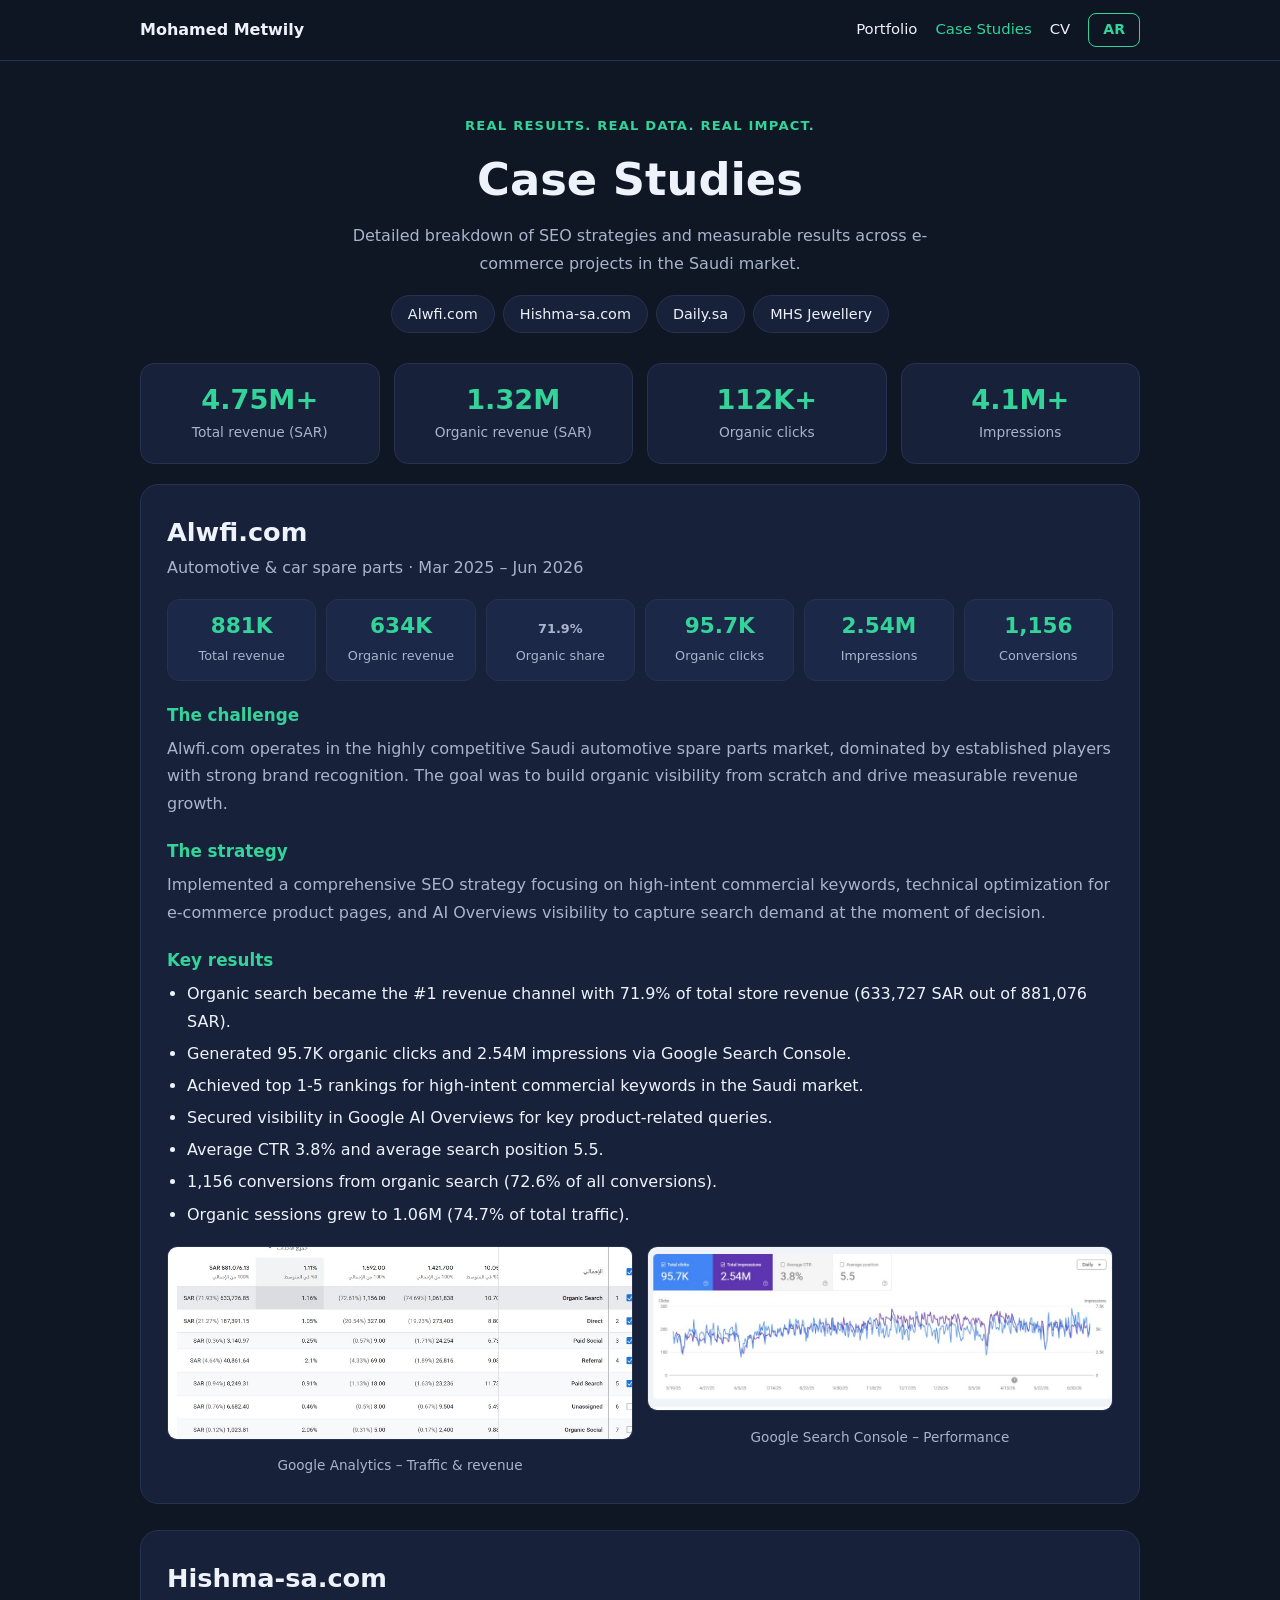
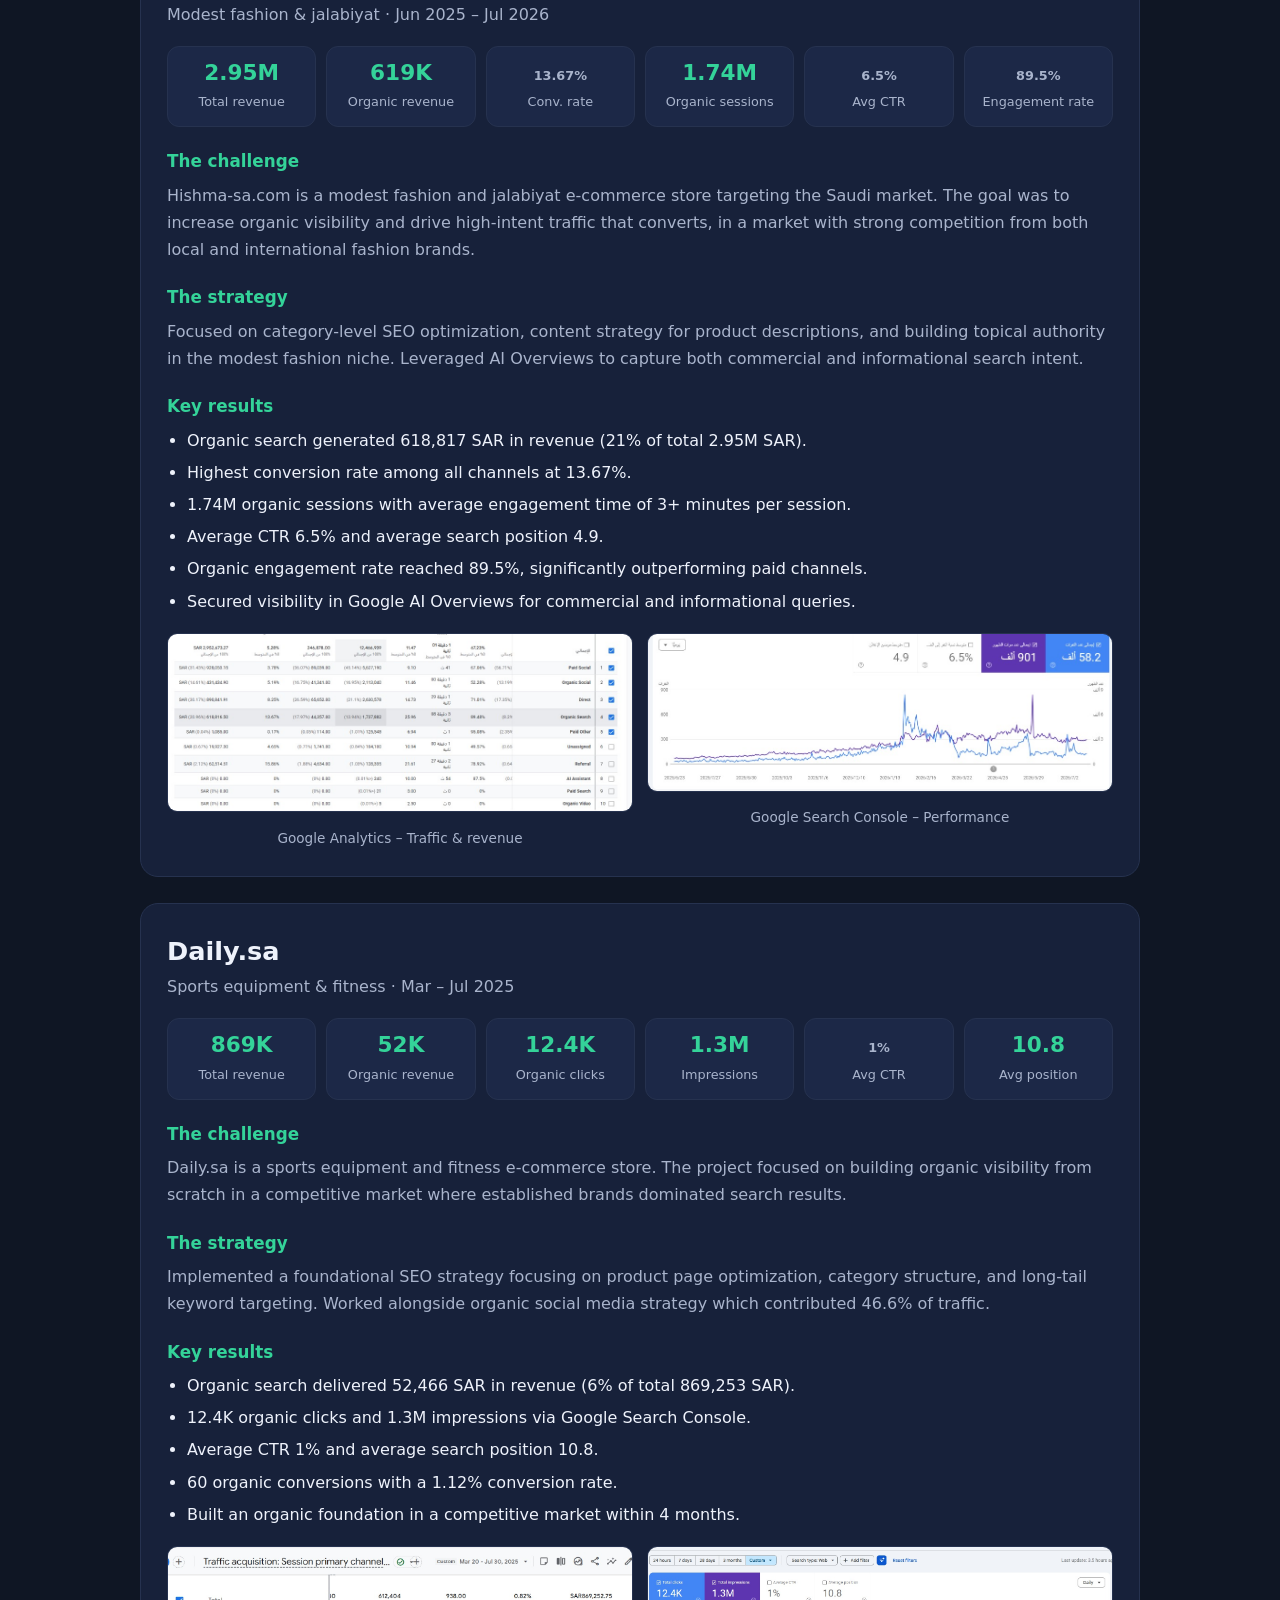
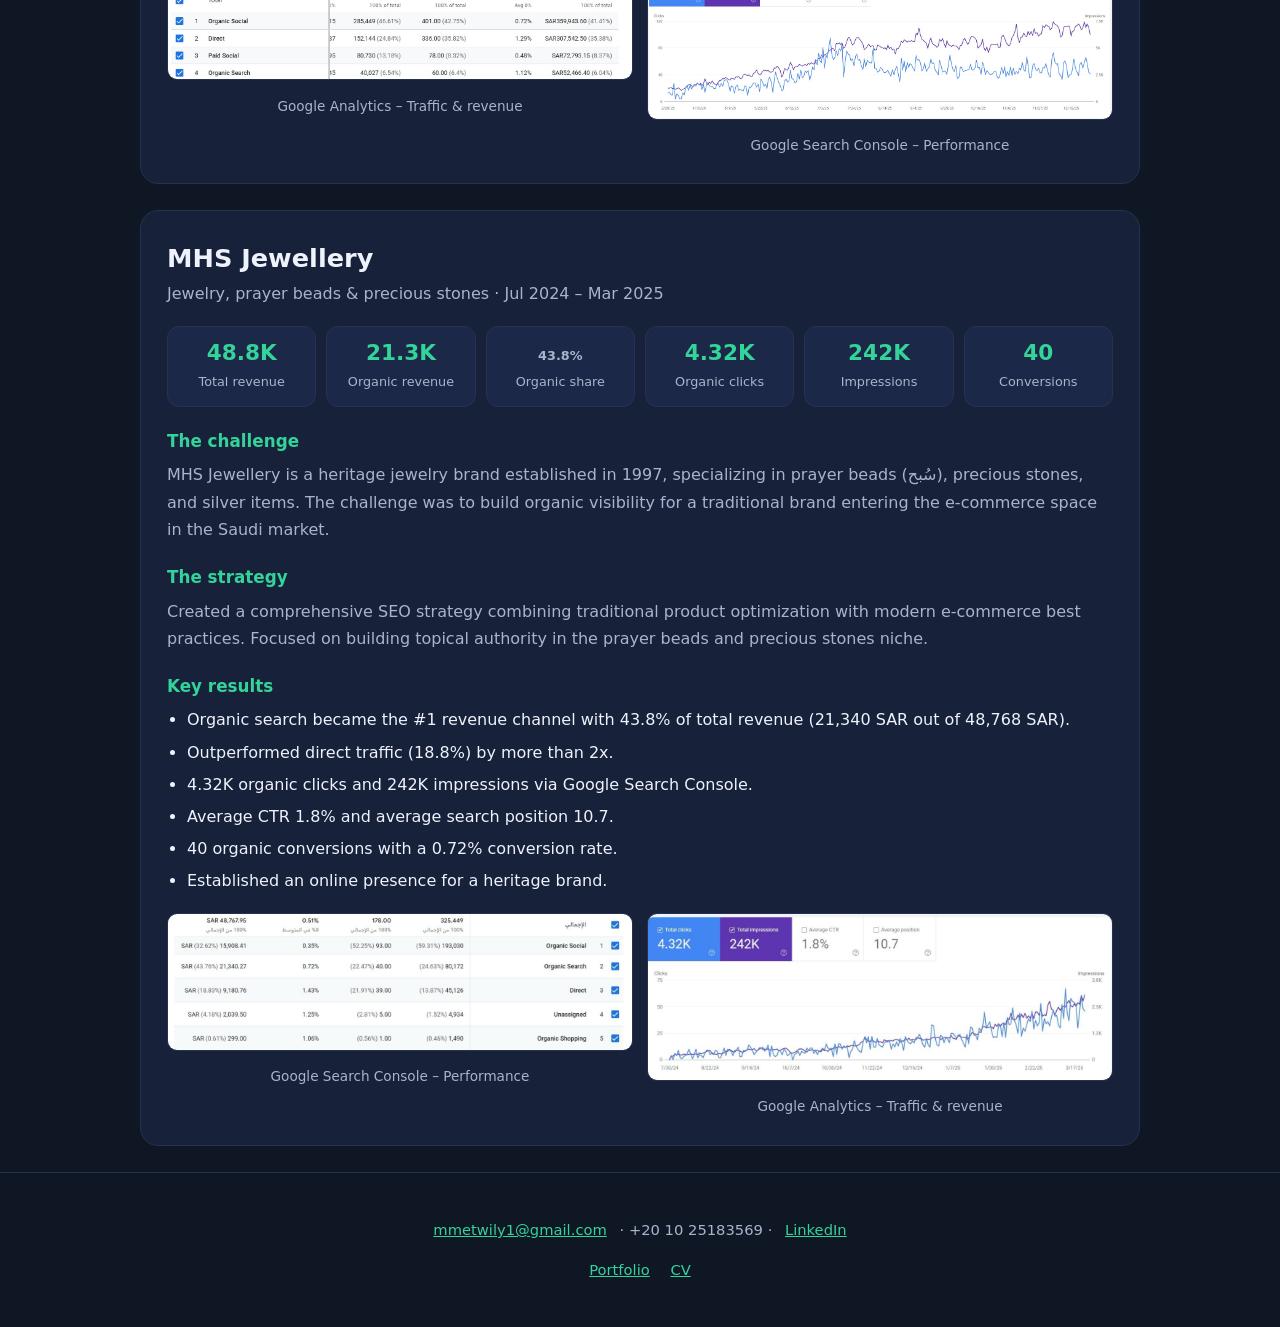
==== commit fc6d26ca: "Upgrade portfolio, CV and case studies with full Arabic/English versions - Restore AR/EN switch on a" ====
--- a/case-studies.html
+++ b/case-studies.html
@@ -1,908 +1,838 @@
-<!DOCTYPE html>
-<html lang="en">
-<head>
-    <meta charset="UTF-8">
-    <meta name="viewport" content="width=device-width, initial-scale=1.0">
-    <title>Mohamed Metwily - Case Studies | Head of SEO</title>
-    <link href="https://fonts.googleapis.com/css2?family=Inter:wght@300;400;500;600;700;800&display=swap" rel="stylesheet">
-    <style>
-        * { margin: 0; padding: 0; box-sizing: border-box; }
-        
-        :root {
-            --primary: #0d0d0d;
-            --accent: #e94560;
-            --accent2: #1a1a2e;
-            --light: #121212;
-            --gray: #a0a0a0;
-            --white: #ffffff;
-            --card-bg: #1e1e1e;
-            --text-primary: #ffffff;
-            --text-secondary: #b0b0b0;
-            --border: #2a2a2a;
-        }
+<!doctype html>
+<html
+  lang="en"
+  dir="ltr"
+  data-title-en="SEO Case Studies | Mohamed Metwily – Saudi E-commerce Results"
+  data-title-ar="دراسات حالة SEO | محمد متولي – نتائج متاجر سعودية"
+  data-desc-en="Four SEO case studies from Saudi e-commerce stores with Google Search Console and GA4 data: 4.75M+ SAR total revenue, 1.32M SAR organic, 112K+ organic clicks."
+  data-desc-ar="أربع دراسات حالة SEO لمتاجر سعودية ببيانات Google Search Console وGA4: أكثر من 4.75 مليون ريال إيرادات، منها 1.32 مليون ريال عضوية، وأكثر من 112 ألف نقرة عضوية."
+>
+  <head>
+    <meta charset="utf-8" />
+    <meta name="viewport" content="width=device-width, initial-scale=1" />
+    <title>SEO Case Studies | Mohamed Metwily – Saudi E-commerce Results</title>
+    <meta
+      name="description"
+      content="Four SEO case studies from Saudi e-commerce stores with Google Search Console and GA4 data: 4.75M+ SAR total revenue, 1.32M SAR organic, 112K+ organic clicks."
+    />
+    <link
+      rel="canonical"
+      href="https://mmetwily1-sudo.github.io/mohamed-metwily-portfolio/case-studies.html"
+    />
+    <meta property="og:title" content="SEO Case Studies | Mohamed Metwily" />
+    <meta
+      property="og:description"
+      content="Real Search Console and GA4 results from four Saudi e-commerce stores."
+    />
+    <meta property="og:type" content="article" />
+    <meta
+      property="og:image"
+      content="https://mmetwily1-sudo.github.io/mohamed-metwily-portfolio/portfolio_assets/profile_gemini.jpg"
+    />
+    <link rel="preconnect" href="https://fonts.googleapis.com" />
+    <link rel="preconnect" href="https://fonts.gstatic.com" crossorigin />
+    <link
+      rel="stylesheet"
+      href="https://fonts.googleapis.com/css2?family=Cairo:wght@400;600;700;800&display=swap"
+    />
+    <link rel="stylesheet" href="site.css" />
+    <script src="site.js"></script>
+  </head>
+  <body>
+    <a class="skip" href="#main"
+      ><span class="en">Skip to content</span
+      ><span class="ar">تخطي إلى المحتوى</span></a
+    >
+    <nav class="top" aria-label="Main">
+      <div class="wrap">
+        <a class="brand" href="index.html"
+          ><span class="en">Mohamed Metwily</span
+          ><span class="ar">محمد متولي</span></a
+        >
+        <div class="links">
+          <a href="index.html"
+            ><span class="en">Portfolio</span
+            ><span class="ar">الملف المهني</span></a
+          >
+          <a href="case-studies.html" aria-current="page"
+            ><span class="en">Case Studies</span
+            ><span class="ar">دراسات الحالة</span></a
+          >
+          <a href="cv.html"
+            ><span class="en">CV</span><span class="ar">السيرة الذاتية</span></a
+          >
+          <button
+            class="lang-btn"
+            type="button"
+            data-lang-btn
+            onclick="toggleLang()"
+          >
+            AR
+          </button>
+        </div>
+      </div>
+    </nav>
 
-        body {
-            font-family: 'Inter', sans-serif;
-            color: var(--text-secondary);
-            line-height: 1.6;
-            background: var(--light);
-        }
+    <main class="wrap" id="main">
+      <header class="page-hero">
+        <div class="eyebrow">
+          <span class="en">Real results. Real data. Real impact.</span
+          ><span class="ar">نتائج حقيقية. بيانات حقيقية. تأثير فعلي.</span>
+        </div>
+        <h1>
+          <span class="en">Case Studies</span
+          ><span class="ar">دراسات الحالة</span>
+        </h1>
+        <p>
+          <span class="en"
+            >Detailed breakdown of SEO strategies and measurable results across
+            e-commerce projects in the Saudi market.</span
+          ><span class="ar"
+            >شرح تفصيلي لاستراتيجيات تحسين محركات البحث والنتائج القابلة للقياس
+            عبر مشاريع التجارة الإلكترونية في السوق السعودي.</span
+          >
+        </p>
+        <div class="chips" aria-label="Jump to a case study">
+          <a href="#alwfi">Alwfi.com</a><a href="#hishma">Hishma-sa.com</a
+          ><a href="#daily">Daily.sa</a><a href="#mhs">MHS Jewellery</a>
+        </div>
+      </header>
 
-        /* Navbar */
-        .navbar {
-            position: fixed;
-            top: 0;
-            left: 0;
-            right: 0;
-            background: rgba(18, 18, 18, 0.95);
-            backdrop-filter: blur(10px);
-            padding: 15px 40px;
-            display: flex;
-            justify-content: space-between;
-            align-items: center;
-            z-index: 999;
-            border-bottom: 1px solid var(--border);
-        }
+      <div class="stats" role="list">
+        <div class="stat" role="listitem">
+          <b>4.75M+</b
+          ><span
+            ><span class="en">Total revenue (SAR)</span
+            ><span class="ar">إجمالي الإيرادات (ريال)</span></span
+          >
+        </div>
+        <div class="stat" role="listitem">
+          <b>1.32M</b
+          ><span
+            ><span class="en">Organic revenue (SAR)</span
+            ><span class="ar">إيرادات البحث العضوي (ريال)</span></span
+          >
+        </div>
+        <div class="stat" role="listitem">
+          <b>112K+</b
+          ><span
+            ><span class="en">Organic clicks</span
+            ><span class="ar">نقرات بحث عضوية</span></span
+          >
+        </div>
+        <div class="stat" role="listitem">
+          <b>4.1M+</b
+          ><span
+            ><span class="en">Impressions</span
+            ><span class="ar">ظهور في نتائج البحث</span></span
+          >
+        </div>
+      </div>
 
-        .navbar .logo {
-            font-size: 1.2rem;
-            font-weight: 700;
-            color: var(--white);
-            text-decoration: none;
-        }
+      <!-- 1. Alwfi -->
+      <article class="study" id="alwfi">
+        <header>
+          <h2>Alwfi.com</h2>
+          <div class="tag">
+            <span class="en">Automotive &amp; car spare parts</span
+            ><span class="ar">قطع غيار السيارات</span> ·
+            <span class="num">Mar 2025 – Jun 2026</span>
+          </div>
+        </header>
+        <div class="metrics">
+          <div class="metric">
+            <b>881K</b
+            ><span
+              ><span class="en">Total revenue</span
+              ><span class="ar">إجمالي الإيرادات</span></span
+            >
+          </div>
+          <div class="metric">
+            <b>634K</b
+            ><span
+              ><span class="en">Organic revenue</span
+              ><span class="ar">إيرادات البحث العضوي</span></span
+            >
+          </div>
+          <div class="metric">
+            <b><span class="num">71.9%</span></b
+            ><span
+              ><span class="en">Organic share</span
+              ><span class="ar">نسبة الإيرادات العضوية</span></span
+            >
+          </div>
+          <div class="metric">
+            <b>95.7K</b
+            ><span
+              ><span class="en">Organic clicks</span
+              ><span class="ar">نقرات بحث عضوية</span></span
+            >
+          </div>
+          <div class="metric">
+            <b>2.54M</b
+            ><span
+              ><span class="en">Impressions</span
+              ><span class="ar">ظهور في نتائج البحث</span></span
+            >
+          </div>
+          <div class="metric">
+            <b>1,156</b
+            ><span
+              ><span class="en">Conversions</span
+              ><span class="ar">التحويلات</span></span
+            >
+          </div>
+        </div>
+        <h3>
+          <span class="en">The challenge</span><span class="ar">التحدي</span>
+        </h3>
+        <p>
+          <span class="en"
+            >Alwfi.com operates in the highly competitive Saudi automotive spare
+            parts market, dominated by established players with strong brand
+            recognition. The goal was to build organic visibility from scratch
+            and drive measurable revenue growth.</span
+          ><span class="ar"
+            >تعمل Alwfi.com في سوق قطع غيار السيارات السعودي شديد التنافسية، حيث
+            تهيمن عليه علامات راسخة ذات شهرة واسعة. كان الهدف بناء ظهور عضوي من
+            الصفر ودفع نمو إيرادات قابل للقياس.</span
+          >
+        </p>
+        <h3>
+          <span class="en">The strategy</span
+          ><span class="ar">الاستراتيجية</span>
+        </h3>
+        <p>
+          <span class="en"
+            >Implemented a comprehensive SEO strategy focusing on high-intent
+            commercial keywords, technical optimization for e-commerce product
+            pages, and AI Overviews visibility to capture search demand at the
+            moment of decision.</span
+          ><span class="ar"
+            >نفّذت استراتيجية SEO شاملة تركز على الكلمات التجارية عالية النية،
+            والتحسين التقني لصفحات منتجات المتجر، والظهور في ملخصات Google
+            بالذكاء الاصطناعي لالتقاط الطلب في لحظة اتخاذ القرار.</span
+          >
+        </p>
+        <h3>
+          <span class="en">Key results</span
+          ><span class="ar">النتائج الرئيسية</span>
+        </h3>
+        <ul>
+          <li>
+            <span class="en"
+              >Organic search became the #1 revenue channel with <span class="num">71.9%</span> of total
+              store revenue (633,727 SAR out of 881,076 SAR).</span
+            ><span class="ar"
+              >أصبح البحث العضوي قناة الإيرادات الأولى بنسبة <span class="num">71.9%</span> من إجمالي
+              إيرادات المتجر (633,727 ريال من أصل 881,076 ريال).</span
+            >
+          </li>
+          <li>
+            <span class="en"
+              >Generated 95.7K organic clicks and 2.54M impressions via Google
+              Search Console.</span
+            ><span class="ar"
+              >حققت 95.7 ألف نقرة عضوية و2.54 مليون ظهور عبر Google Search
+              Console.</span
+            >
+          </li>
+          <li>
+            <span class="en"
+              >Achieved top 1-5 rankings for high-intent commercial keywords in
+              the Saudi market.</span
+            ><span class="ar"
+              >حققت ترتيبًا بين المركز 1 و5 للكلمات التجارية عالية النية في
+              السوق السعودي.</span
+            >
+          </li>
+          <li>
+            <span class="en"
+              >Secured visibility in Google AI Overviews for key product-related
+              queries.</span
+            ><span class="ar"
+              >أمنت الظهور في ملخصات Google بالذكاء الاصطناعي لاستعلامات
+              المنتجات الرئيسية.</span
+            >
+          </li>
+          <li>
+            <span class="en"
+              >Average CTR <span class="num">3.8%</span> and average search position 5.5.</span
+            ><span class="ar">متوسط نسبة النقر <span class="num">3.8%</span> ومتوسط الترتيب 5.5.</span>
+          </li>
+          <li>
+            <span class="en"
+              >1,156 conversions from organic search (<span class="num">72.6%</span> of all
+              conversions).</span
+            ><span class="ar"
+              >1,156 تحويلًا من البحث العضوي (<span class="num">72.6%</span> من جميع التحويلات).</span
+            >
+          </li>
+          <li>
+            <span class="en"
+              >Organic sessions grew to 1.06M (<span class="num">74.7%</span> of total traffic).</span
+            ><span class="ar"
+              >نمت الجلسات العضوية إلى 1.06 مليون جلسة (<span class="num">74.7%</span> من إجمالي
+              الزيارات).</span
+            >
+          </li>
+        </ul>
+        <div class="shots">
+          <figure>
+            <img
+              src="portfolio_assets/WhatsApp%20Image%202026-07-20%20at%204.02.08%20PM.jpeg"
+              alt="Alwfi.com Google Analytics: traffic and revenue"
+              loading="lazy"
+              onclick="openLightbox(this)"
+            />
+            <figcaption>
+              Google Analytics – <span class="en">Traffic &amp; revenue</span
+              ><span class="ar">الزيارات والإيرادات</span>
+            </figcaption>
+          </figure>
+          <figure>
+            <img
+              src="portfolio_assets/WhatsApp%20Image%202026-07-20%20at%204.00.37%20PM.jpeg"
+              alt="Alwfi.com Google Search Console performance report"
+              loading="lazy"
+              onclick="openLightbox(this)"
+            />
+            <figcaption>
+              Google Search Console – <span class="en">Performance</span
+              ><span class="ar">الأداء</span>
+            </figcaption>
+          </figure>
+        </div>
+      </article>
 
-        .navbar .logo span {
-            color: var(--accent);
-        }
+      <!-- 2. Hishma -->
+      <article class="study" id="hishma">
+        <header>
+          <h2>Hishma-sa.com</h2>
+          <div class="tag">
+            <span class="en">Modest fashion &amp; jalabiyat</span
+            ><span class="ar">الأزياء المحتشمة والجلابيات</span> ·
+            <span class="num">Jun 2025 – Jul 2026</span>
+          </div>
+        </header>
+        <div class="metrics">
+          <div class="metric">
+            <b>2.95M</b
+            ><span
+              ><span class="en">Total revenue</span
+              ><span class="ar">إجمالي الإيرادات</span></span
+            >
+          </div>
+          <div class="metric">
+            <b>619K</b
+            ><span
+              ><span class="en">Organic revenue</span
+              ><span class="ar">إيرادات البحث العضوي</span></span
+            >
+          </div>
+          <div class="metric">
+            <b><span class="num">13.67%</span></b
+            ><span
+              ><span class="en">Conv. rate</span
+              ><span class="ar">معدل التحويل</span></span
+            >
+          </div>
+          <div class="metric">
+            <b>1.74M</b
+            ><span
+              ><span class="en">Organic sessions</span
+              ><span class="ar">جلسات بحث عضوية</span></span
+            >
+          </div>
+          <div class="metric">
+            <b><span class="num">6.5%</span></b
+            ><span
+              ><span class="en">Avg CTR</span
+              ><span class="ar">متوسط نسبة النقر</span></span
+            >
+          </div>
+          <div class="metric">
+            <b><span class="num">89.5%</span></b
+            ><span
+              ><span class="en">Engagement rate</span
+              ><span class="ar">معدل التفاعل</span></span
+            >
+          </div>
+        </div>
+        <h3>
+          <span class="en">The challenge</span><span class="ar">التحدي</span>
+        </h3>
+        <p>
+          <span class="en"
+            >Hishma-sa.com is a modest fashion and jalabiyat e-commerce store
+            targeting the Saudi market. The goal was to increase organic
+            visibility and drive high-intent traffic that converts, in a market
+            with strong competition from both local and international fashion
+            brands.</span
+          ><span class="ar"
+            >Hishma-sa.com متجر إلكتروني للأزياء المحتشمة والجلابيات يستهدف
+            السوق السعودي. كان الهدف زيادة الظهور العضوي وجلب زيارات عالية النية
+            تتحول إلى مبيعات، في سوق تنافسي بقوة من العلامات المحلية
+            والعالمية.</span
+          >
+        </p>
+        <h3>
+          <span class="en">The strategy</span
+          ><span class="ar">الاستراتيجية</span>
+        </h3>
+        <p>
+          <span class="en"
+            >Focused on category-level SEO optimization, content strategy for
+            product descriptions, and building topical authority in the modest
+            fashion niche. Leveraged AI Overviews to capture both commercial and
+            informational search intent.</span
+          ><span class="ar"
+            >ركّزت على تحسين الأقسام، واستراتيجية محتوى لأوصاف المنتجات، وبناء
+            سلطة موضوعية في مجال الأزياء المحتشمة، مع الاستفادة من ملخصات Google
+            بالذكاء الاصطناعي لالتقاط النية التجارية والمعلوماتية.</span
+          >
+        </p>
+        <h3>
+          <span class="en">Key results</span
+          ><span class="ar">النتائج الرئيسية</span>
+        </h3>
+        <ul>
+          <li>
+            <span class="en"
+              >Organic search generated 618,817 SAR in revenue (<span class="num">21%</span> of total
+              2.95M SAR).</span
+            ><span class="ar"
+              >حقق البحث العضوي إيرادات 618,817 ريال (<span class="num">21%</span> من إجمالي 2.95 مليون
+              ريال).</span
+            >
+          </li>
+          <li>
+            <span class="en"
+              >Highest conversion rate among all channels at <span class="num">13.67%</span>.</span
+            ><span class="ar"
+              >أعلى معدل تحويل بين جميع القنوات بنسبة <span class="num">13.67%</span>.</span
+            >
+          </li>
+          <li>
+            <span class="en"
+              >1.74M organic sessions with average engagement time of 3+ minutes
+              per session.</span
+            ><span class="ar"
+              >1.74 مليون جلسة عضوية بمتوسط وقت تفاعل يتجاوز 3 دقائق
+              للجلسة.</span
+            >
+          </li>
+          <li>
+            <span class="en"
+              >Average CTR <span class="num">6.5%</span> and average search position 4.9.</span
+            ><span class="ar">متوسط نسبة النقر <span class="num">6.5%</span> ومتوسط الترتيب 4.9.</span>
+          </li>
+          <li>
+            <span class="en"
+              >Organic engagement rate reached <span class="num">89.5%</span>, significantly
+              outperforming paid channels.</span
+            ><span class="ar"
+              >بلغ معدل تفاعل البحث العضوي <span class="num">89.5%</span>، متفوقًا بوضوح على القنوات
+              المدفوعة.</span
+            >
+          </li>
+          <li>
+            <span class="en"
+              >Secured visibility in Google AI Overviews for commercial and
+              informational queries.</span
+            ><span class="ar"
+              >أمنت الظهور في ملخصات Google بالذكاء الاصطناعي للاستعلامات
+              التجارية والمعلوماتية.</span
+            >
+          </li>
+        </ul>
+        <div class="shots">
+          <figure>
+            <img
+              src="portfolio_assets/WhatsApp%20Image%202026-07-20%20at%204.04.47%20PM.jpeg"
+              alt="Hishma-sa.com Google Analytics: traffic and revenue"
+              loading="lazy"
+              onclick="openLightbox(this)"
+            />
+            <figcaption>
+              Google Analytics – <span class="en">Traffic &amp; revenue</span
+              ><span class="ar">الزيارات والإيرادات</span>
+            </figcaption>
+          </figure>
+          <figure>
+            <img
+              src="portfolio_assets/WhatsApp%20Image%202026-07-20%20at%204.03.08%20PM.jpeg"
+              alt="Hishma-sa.com Google Search Console performance report"
+              loading="lazy"
+              onclick="openLightbox(this)"
+            />
+            <figcaption>
+              Google Search Console – <span class="en">Performance</span
+              ><span class="ar">الأداء</span>
+            </figcaption>
+          </figure>
+        </div>
+      </article>
 
-        .navbar-links {
-            display: flex;
-            gap: 25px;
-            align-items: center;
-        }
+      <!-- 3. Daily -->
+      <article class="study" id="daily">
+        <header>
+          <h2>Daily.sa</h2>
+          <div class="tag">
+            <span class="en">Sports equipment &amp; fitness</span
+            ><span class="ar">المعدات الرياضية واللياقة البدنية</span> ·
+            <span class="num">Mar – Jul 2025</span>
+          </div>
+        </header>
+        <div class="metrics">
+          <div class="metric">
+            <b>869K</b
+            ><span
+              ><span class="en">Total revenue</span
+              ><span class="ar">إجمالي الإيرادات</span></span
+            >
+          </div>
+          <div class="metric">
+            <b>52K</b
+            ><span
+              ><span class="en">Organic revenue</span
+              ><span class="ar">إيرادات البحث العضوي</span></span
+            >
+          </div>
+          <div class="metric">
+            <b>12.4K</b
+            ><span
+              ><span class="en">Organic clicks</span
+              ><span class="ar">نقرات بحث عضوية</span></span
+            >
+          </div>
+          <div class="metric">
+            <b>1.3M</b
+            ><span
+              ><span class="en">Impressions</span
+              ><span class="ar">ظهور في نتائج البحث</span></span
+            >
+          </div>
+          <div class="metric">
+            <b><span class="num">1%</span></b
+            ><span
+              ><span class="en">Avg CTR</span
+              ><span class="ar">متوسط نسبة النقر</span></span
+            >
+          </div>
+          <div class="metric">
+            <b>10.8</b
+            ><span
+              ><span class="en">Avg position</span
+              ><span class="ar">متوسط الترتيب</span></span
+            >
+          </div>
+        </div>
+        <h3>
+          <span class="en">The challenge</span><span class="ar">التحدي</span>
+        </h3>
+        <p>
+          <span class="en"
+            >Daily.sa is a sports equipment and fitness e-commerce store. The
+            project focused on building organic visibility from scratch in a
+            competitive market where established brands dominated search
+            results.</span
+          ><span class="ar"
+            >Daily.sa متجر إلكتروني للمعدات الرياضية واللياقة. ركّز المشروع على
+            بناء ظهور عضوي من الصفر في سوق تنافسي تهيمن عليه علامات راسخة في
+            نتائج البحث.</span
+          >
+        </p>
+        <h3>
+          <span class="en">The strategy</span
+          ><span class="ar">الاستراتيجية</span>
+        </h3>
+        <p>
+          <span class="en"
+            >Implemented a foundational SEO strategy focusing on product page
+            optimization, category structure, and long-tail keyword targeting.
+            Worked alongside organic social media strategy which contributed
+            <span class="num">46.6%</span> of traffic.</span
+          ><span class="ar"
+            >نفّذت استراتيجية SEO أساسية تركز على تحسين صفحات المنتجات وهيكلة
+            الأقسام واستهداف الكلمات الطويلة، بالتوازي مع استراتيجية السوشيال
+            ميديا العضوية التي ساهمت بـ <span class="num">46.6%</span> من الزيارات.</span
+          >
+        </p>
+        <h3>
+          <span class="en">Key results</span
+          ><span class="ar">النتائج الرئيسية</span>
+        </h3>
+        <ul>
+          <li>
+            <span class="en"
+              >Organic search delivered 52,466 SAR in revenue (<span class="num">6%</span> of total
+              869,253 SAR).</span
+            ><span class="ar"
+              >حقق البحث العضوي إيرادات 52,466 ريال (<span class="num">6%</span> من إجمالي 869,253
+              ريال).</span
+            >
+          </li>
+          <li>
+            <span class="en"
+              >12.4K organic clicks and 1.3M impressions via Google Search
+              Console.</span
+            ><span class="ar"
+              >12.4 ألف نقرة عضوية و1.3 مليون ظهور عبر Google Search
+              Console.</span
+            >
+          </li>
+          <li>
+            <span class="en"
+              >Average CTR <span class="num">1%</span> and average search position 10.8.</span
+            ><span class="ar">متوسط نسبة النقر <span class="num">1%</span> ومتوسط الترتيب 10.8.</span>
+          </li>
+          <li>
+            <span class="en"
+              >60 organic conversions with a <span class="num">1.12%</span> conversion rate.</span
+            ><span class="ar">60 تحويلًا عضويًا بمعدل تحويل <span class="num">1.12%</span>.</span>
+          </li>
+          <li>
+            <span class="en"
+              >Built an organic foundation in a competitive market within 4
+              months.</span
+            ><span class="ar"
+              >بنيت أساسًا عضويًا في سوق تنافسي خلال 4 أشهر.</span
+            >
+          </li>
+        </ul>
+        <div class="shots">
+          <figure>
+            <img
+              src="portfolio_assets/WhatsApp%20Image%202026-07-20%20at%205.49.57%20PM.jpeg"
+              alt="Daily.sa Google Analytics: traffic and revenue"
+              loading="lazy"
+              onclick="openLightbox(this)"
+            />
+            <figcaption>
+              Google Analytics – <span class="en">Traffic &amp; revenue</span
+              ><span class="ar">الزيارات والإيرادات</span>
+            </figcaption>
+          </figure>
+          <figure>
+            <img
+              src="portfolio_assets/WhatsApp%20Image%202026-07-20%20at%204.41.22%20PM.jpeg"
+              alt="Daily.sa Google Search Console performance report"
+              loading="lazy"
+              onclick="openLightbox(this)"
+            />
+            <figcaption>
+              Google Search Console – <span class="en">Performance</span
+              ><span class="ar">الأداء</span>
+            </figcaption>
+          </figure>
+        </div>
+      </article>
 
-        .navbar-links a {
-            color: var(--text-secondary);
-            text-decoration: none;
-            font-size: 0.95rem;
-            font-weight: 500;
-            transition: color 0.3s;
-            padding: 5px 10px;
-            border-radius: 5px;
-        }
+      <!-- 4. MHS -->
+      <article class="study" id="mhs">
+        <header>
+          <h2>MHS Jewellery</h2>
+          <div class="tag">
+            <span class="en">Jewelry, prayer beads &amp; precious stones</span
+            ><span class="ar">المجوهرات والمسابح والأحجار الكريمة</span> ·
+            <span class="num">Jul 2024 – Mar 2025</span>
+          </div>
+        </header>
+        <div class="metrics">
+          <div class="metric">
+            <b>48.8K</b
+            ><span
+              ><span class="en">Total revenue</span
+              ><span class="ar">إجمالي الإيرادات</span></span
+            >
+          </div>
+          <div class="metric">
+            <b>21.3K</b
+            ><span
+              ><span class="en">Organic revenue</span
+              ><span class="ar">إيرادات البحث العضوي</span></span
+            >
+          </div>
+          <div class="metric">
+            <b><span class="num">43.8%</span></b
+            ><span
+              ><span class="en">Organic share</span
+              ><span class="ar">نسبة الإيرادات العضوية</span></span
+            >
+          </div>
+          <div class="metric">
+            <b>4.32K</b
+            ><span
+              ><span class="en">Organic clicks</span
+              ><span class="ar">نقرات بحث عضوية</span></span
+            >
+          </div>
+          <div class="metric">
+            <b>242K</b
+            ><span
+              ><span class="en">Impressions</span
+              ><span class="ar">ظهور في نتائج البحث</span></span
+            >
+          </div>
+          <div class="metric">
+            <b>40</b
+            ><span
+              ><span class="en">Conversions</span
+              ><span class="ar">التحويلات</span></span
+            >
+          </div>
+        </div>
+        <h3>
+          <span class="en">The challenge</span><span class="ar">التحدي</span>
+        </h3>
+        <p>
+          <span class="en"
+            >MHS Jewellery is a heritage jewelry brand established in 1997,
+            specializing in prayer beads (سُبح), precious stones, and silver
+            items. The challenge was to build organic visibility for a
+            traditional brand entering the e-commerce space in the Saudi
+            market.</span
+          ><span class="ar"
+            >MHS Jewellery علامة مجوهرات تراثية تأسست عام 1997، متخصصة في
+            المسابح والأحجار الكريمة والفضة. كان التحدي بناء ظهور عضوي لعلامة
+            تقليدية تدخل التجارة الإلكترونية في السوق السعودي.</span
+          >
+        </p>
+        <h3>
+          <span class="en">The strategy</span
+          ><span class="ar">الاستراتيجية</span>
+        </h3>
+        <p>
+          <span class="en"
+            >Created a comprehensive SEO strategy combining traditional product
+            optimization with modern e-commerce best practices. Focused on
+            building topical authority in the prayer beads and precious stones
+            niche.</span
+          ><span class="ar"
+            >وضعت استراتيجية SEO شاملة تجمع بين تحسين المنتجات التقليدية وأفضل
+            ممارسات التجارة الإلكترونية الحديثة، مع التركيز على بناء سلطة
+            موضوعية في مجال المسابح والأحجار الكريمة.</span
+          >
+        </p>
+        <h3>
+          <span class="en">Key results</span
+          ><span class="ar">النتائج الرئيسية</span>
+        </h3>
+        <ul>
+          <li>
+            <span class="en"
+              >Organic search became the #1 revenue channel with <span class="num">43.8%</span> of total
+              revenue (21,340 SAR out of 48,768 SAR).</span
+            ><span class="ar"
+              >أصبح البحث العضوي قناة الإيرادات الأولى بنسبة <span class="num">43.8%</span> من الإجمالي
+              (21,340 ريال من أصل 48,768 ريال).</span
+            >
+          </li>
+          <li>
+            <span class="en"
+              >Outperformed direct traffic (<span class="num">18.8%</span>) by more than 2x.</span
+            ><span class="ar"
+              >تفوّق على الزيارات المباشرة (<span class="num">18.8%</span>) بأكثر من الضعف.</span
+            >
+          </li>
+          <li>
+            <span class="en"
+              >4.32K organic clicks and 242K impressions via Google Search
+              Console.</span
+            ><span class="ar"
+              >4.32 ألف نقرة عضوية و242 ألف ظهور عبر Google Search
+              Console.</span
+            >
+          </li>
+          <li>
+            <span class="en"
+              >Average CTR <span class="num">1.8%</span> and average search position 10.7.</span
+            ><span class="ar">متوسط نسبة النقر <span class="num">1.8%</span> ومتوسط الترتيب 10.7.</span>
+          </li>
+          <li>
+            <span class="en"
+              >40 organic conversions with a <span class="num">0.72%</span> conversion rate.</span
+            ><span class="ar">40 تحويلًا عضويًا بمعدل تحويل <span class="num">0.72%</span>.</span>
+          </li>
+          <li>
+            <span class="en"
+              >Established an online presence for a heritage brand.</span
+            ><span class="ar">أسست حضورًا رقميًا لعلامة تراثية.</span>
+          </li>
+        </ul>
+        <div class="shots">
+          <figure>
+            <img
+              src="portfolio_assets/mhs%20screenshot%201.png"
+              alt="MHS Jewellery Google Search Console results"
+              loading="lazy"
+              onclick="openLightbox(this)"
+            />
+            <figcaption>
+              Google Search Console – <span class="en">Performance</span
+              ><span class="ar">الأداء</span>
+            </figcaption>
+          </figure>
+          <figure>
+            <img
+              src="portfolio_assets/mhs%20screenshot%202.png"
+              alt="MHS Jewellery Google Analytics results"
+              loading="lazy"
+              onclick="openLightbox(this)"
+            />
+            <figcaption>
+              Google Analytics – <span class="en">Traffic &amp; revenue</span
+              ><span class="ar">الزيارات والإيرادات</span>
+            </figcaption>
+          </figure>
+        </div>
+      </article>
+    </main>
 
-        .navbar-links a:hover,
-        .navbar-links a.active {
-            color: var(--accent);
-        }
-
-        .navbar-links a.nav-cv {
-            background: var(--accent);
-            color: var(--white);
-            padding: 8px 20px;
-            border-radius: 6px;
-        }
-
-        .navbar-links a.nav-cv:hover {
-            background: #ff6b81;
-            color: var(--white);
-        }
-
-        /* Language Toggle */
-        .lang-toggle {
-            background: transparent;
-            border: 2px solid var(--accent);
-            color: var(--white);
-            padding: 6px 14px;
-            border-radius: 6px;
-            cursor: pointer;
-            font-size: 0.9rem;
-            font-weight: 600;
-            transition: all 0.3s;
-            font-family: 'Inter', sans-serif;
-        }
-
-        .lang-toggle:hover {
-            background: var(--accent);
-            transform: scale(1.05);
-        }
-
-        /* RTL Support */
-        [dir="rtl"] .project-bullets li {
-            padding-left: 0;
-            padding-right: 25px;
-        }
-
-        [dir="rtl"] .project-bullets li::before {
-            left: auto;
-            right: 0;
-        }
-
-        /* Hero */
-        .hero {
-            background: linear-gradient(135deg, var(--primary) 0%, var(--accent2) 50%, #0f3460 100%);
-            background-size: 200% 200%;
-            animation: gradient 8s ease infinite;
-            color: var(--white);
-            padding: 120px 20px 60px;
-            text-align: center;
-        }
-
-        @keyframes gradient {
-            0% { background-position: 0% 50%; }
-            50% { background-position: 100% 50%; }
-            100% { background-position: 0% 50%; }
-        }
-
-        .hero h1 {
-            font-size: 2.8rem;
-            font-weight: 800;
-            margin-bottom: 10px;
-        }
-
-        .hero .subtitle {
-            font-size: 1.2rem;
-            color: var(--accent);
-            font-weight: 500;
-            margin-bottom: 15px;
-        }
-
-        .hero .desc {
-            font-size: 1rem;
-            color: var(--text-secondary);
-            max-width: 700px;
-            margin: 0 auto;
-        }
-
-        /* Stats Bar */
-        .stats-bar {
-            display: grid;
-            grid-template-columns: repeat(4, 1fr);
-            gap: 20px;
-            max-width: 1000px;
-            margin: 40px auto 0;
-        }
-
-        .stat-card {
-            background: linear-gradient(135deg, #1a1a2e 0%, #0f3460 100%);
-            color: var(--white);
-            padding: 25px 15px;
-            border-radius: 10px;
-            text-align: center;
-            transition: transform 0.3s, box-shadow 0.3s;
-        }
-
-        .stat-card:hover {
-            transform: translateY(-8px) scale(1.02);
-            box-shadow: 0 15px 40px rgba(233, 69, 96, 0.3);
-        }
-
-        .stat-card .number {
-            font-size: 1.8rem;
-            font-weight: 800;
-            color: var(--accent);
-        }
-
-        .stat-card .label {
-            font-size: 0.8rem;
-            opacity: 0.9;
-            margin-top: 5px;
-        }
-
-        /* Container */
-        .container {
-            max-width: 1000px;
-            margin: 0 auto;
-            padding: 40px 20px;
-        }
-
-        /* Project Card */
-        .project-card {
-            border: 1px solid var(--border);
-            border-radius: 12px;
-            padding: 30px;
-            margin-bottom: 40px;
-            background: var(--card-bg);
-            transition: transform 0.3s, box-shadow 0.3s;
-        }
-
-        .project-card:hover {
-            transform: translateY(-5px);
-            box-shadow: 0 10px 30px rgba(0,0,0,0.3);
-        }
-
-        .project-header {
-            display: flex;
-            justify-content: space-between;
-            align-items: flex-start;
-            flex-wrap: wrap;
-            margin-bottom: 15px;
-        }
-
-        .project-header h2 {
-            font-size: 1.6rem;
-            color: var(--text-primary);
-        }
-
-        .project-header .period {
-            color: var(--gray);
-            font-size: 0.9rem;
-            font-style: italic;
-        }
-
-        .project-header .niche {
-            background: var(--accent);
-            color: var(--white);
-            padding: 5px 14px;
-            border-radius: 20px;
-            font-size: 0.85rem;
-            font-weight: 500;
-        }
-
-        .project-stats {
-            display: grid;
-            grid-template-columns: repeat(6, 1fr);
-            gap: 10px;
-            margin: 20px 0;
-            padding: 20px;
-            background: #2a2a2a;
-            border-radius: 8px;
-        }
-
-        .project-stat {
-            text-align: center;
-            transition: transform 0.3s;
-        }
-
-        .project-stat:hover {
-            transform: scale(1.05);
-        }
-
-        .project-stat .value {
-            font-size: 1.3rem;
-            font-weight: 700;
-            color: var(--accent);
-        }
-
-        .project-stat .label {
-            font-size: 0.75rem;
-            color: var(--text-secondary);
-        }
-
-        .project-story {
-            margin: 20px 0;
-        }
-
-        .project-story h3 {
-            font-size: 1.2rem;
-            color: var(--text-primary);
-            margin-bottom: 10px;
-        }
-
-        .project-story p {
-            color: var(--text-secondary);
-            line-height: 1.8;
-            margin-bottom: 15px;
-        }
-
-        .project-bullets {
-            list-style: none;
-            padding: 0;
-        }
-
-        .project-bullets li {
-            padding: 8px 0;
-            padding-left: 25px;
-            position: relative;
-            color: var(--text-secondary);
-        }
-
-        .project-bullets li::before {
-            content: "→";
-            position: absolute;
-            left: 0;
-            color: var(--accent);
-            font-weight: bold;
-        }
-
-        /* Gallery */
-        .project-gallery {
-            display: grid;
-            grid-template-columns: repeat(2, 1fr);
-            gap: 12px;
-            margin-top: 20px;
-            padding-top: 20px;
-            border-top: 1px solid var(--border);
-        }
-
-        .gallery-item {
-            border: 1px solid var(--border);
-            border-radius: 8px;
-            overflow: hidden;
-            transition: transform 0.3s, box-shadow 0.3s;
-            cursor: pointer;
-        }
-
-        .gallery-item:hover {
-            transform: translateY(-3px);
-            box-shadow: 0 8px 20px rgba(0,0,0,0.4);
-        }
-
-        .gallery-item img {
-            width: 100%;
-            display: block;
-        }
-
-        .gallery-caption {
-            padding: 8px;
-            text-align: center;
-            font-size: 0.8rem;
-            color: var(--text-secondary);
-            background: #2a2a2a;
-        }
-
-        /* Lightbox */
-        .lightbox {
-            display: none;
-            position: fixed;
-            top: 0;
-            left: 0;
-            width: 100%;
-            height: 100%;
-            background: rgba(0,0,0,0.95);
-            z-index: 1000;
-            justify-content: center;
-            align-items: center;
-            cursor: pointer;
-        }
-
-        .lightbox.active {
-            display: flex;
-        }
-
-        .lightbox img {
-            max-width: 90%;
-            max-height: 90%;
-            object-fit: contain;
-            border-radius: 8px;
-        }
-
-        .lightbox .close {
-            position: absolute;
-            top: 20px;
-            right: 30px;
-            color: white;
-            font-size: 40px;
-            font-weight: bold;
-            cursor: pointer;
-        }
-
-        /* Footer */
-        .footer {
-            text-align: center;
-            padding: 40px 20px;
-            color: var(--text-secondary);
-            font-size: 0.9rem;
-            background: var(--card-bg);
-            margin-top: 30px;
-        }
-
-        .footer a {
-            color: var(--accent);
-            text-decoration: none;
-        }
-
-        .footer a:hover {
-            text-decoration: underline;
-        }
-
-        @media (max-width: 768px) {
-            .hero h1 { font-size: 2rem; }
-            .stats-bar { grid-template-columns: repeat(2, 1fr); }
-            .project-header { flex-direction: column; gap: 10px; }
-            .project-stats { grid-template-columns: repeat(3, 1fr); }
-            .project-gallery { grid-template-columns: 1fr; }
-        }
-        @media (max-width: 480px) {
-            .project-stats { grid-template-columns: repeat(2, 1fr); }
-        }
-    </style>
-</head>
-<body>
-
-<!-- Navbar -->
-<nav class="navbar">
-    <a href="index.html" class="logo">Mohamed <span>Metwily</span></a>
-    <div class="navbar-links">
-        <a href="index.html">Portfolio</a>
-        <a href="case-studies.html" class="active">Case Studies</a>
-        <a href="cv.html" class="nav-cv">CV</a>
-        <button class="lang-toggle" onclick="toggleLanguage()" id="langBtn">AR</button>
-    </div>
-</nav>
-
-<!-- Hero -->
-<div class="hero">
-    <h1 data-i18n="cs_hero_title">Case Studies</h1>
-    <div class="subtitle" data-i18n="cs_hero_subtitle">Real Results. Real Data. Real Impact.</div>
-    <p class="desc" data-i18n="cs_hero_desc">Detailed breakdown of SEO strategies and measurable results across e-commerce projects in the Saudi market.</p>
-    
-    <div class="stats-bar">
-        <div class="stat-card">
-            <div class="number">4.75M+</div>
-            <div class="label" data-i18n="cs_stat1">Total Revenue (SAR)</div>
-        </div>
-        <div class="stat-card">
-            <div class="number">1.32M</div>
-            <div class="label" data-i18n="cs_stat2">Organic Revenue (SAR)</div>
-        </div>
-        <div class="stat-card">
-            <div class="number">112K+</div>
-            <div class="label" data-i18n="cs_stat3">Organic Clicks</div>
-        </div>
-        <div class="stat-card">
-            <div class="number">4.1M+</div>
-            <div class="label" data-i18n="cs_stat4">Impressions</div>
-        </div>
-    </div>
-</div>
-
-<!-- Projects -->
-<div class="container">
-
-    <!-- Alwfi -->
-    <div class="project-card">
-        <div class="project-header">
-            <div>
-                <h2>Alwfi.com</h2>
-                <span class="niche" data-i18n="cs_niche1">Automotive & Car Spare Parts</span>
-            </div>
-            <span class="period">Mar 2025 - Jun 2026</span>
-        </div>
-        <div class="project-stats">
-            <div class="project-stat">
-                <div class="value">881K</div>
-                <div class="label" data-i18n="cs_label_total_rev">Total Revenue</div>
-            </div>
-            <div class="project-stat">
-                <div class="value">634K</div>
-                <div class="label" data-i18n="cs_label_org_rev">Organic Revenue</div>
-            </div>
-            <div class="project-stat">
-                <div class="value">71.9%</div>
-                <div class="label" data-i18n="cs_label_org_share">Organic Share</div>
-            </div>
-            <div class="project-stat">
-                <div class="value">95.7K</div>
-                <div class="label" data-i18n="cs_label_clicks">Organic Clicks</div>
-            </div>
-            <div class="project-stat">
-                <div class="value">2.54M</div>
-                <div class="label" data-i18n="cs_label_impressions">Impressions</div>
-            </div>
-            <div class="project-stat">
-                <div class="value">1,156</div>
-                <div class="label" data-i18n="cs_label_conv">Conversions</div>
-            </div>
-        </div>
-        <div class="project-story">
-            <h3 data-i18n="cs_challenge">The Challenge</h3>
-            <p data-i18n="cs_n1_challenge">Alwfi.com operates in the highly competitive Saudi automotive spare parts market, dominated by established players with strong brand recognition. The goal was to build organic visibility from scratch and drive measurable revenue growth.</p>
-            
-            <h3 data-i18n="cs_strategy">The Strategy</h3>
-            <p data-i18n="cs_n1_strategy">Implemented a comprehensive SEO strategy focusing on high-intent commercial keywords, technical optimization for e-commerce product pages, and AI Overviews visibility to capture search demand at the moment of decision.</p>
-
-            <h3 data-i18n="cs_results">Key Results</h3>
-            <ul class="project-bullets">
-                <li data-i18n="cs_n1_b1">Organic search became the #1 revenue channel with 71.9% of total store revenue (633,727 SAR out of 881,076 SAR)</li>
-                <li data-i18n="cs_n1_b2">Generated 95.7K organic clicks and 2.54M impressions via Google Search Console</li>
-                <li data-i18n="cs_n1_b3">Achieved top 1-5 search rankings for high-intent commercial keywords in the Saudi market</li>
-                <li data-i18n="cs_n1_b4">Secured visibility in Google AI Overviews for key product-related search queries</li>
-                <li data-i18n="cs_n1_b5">Achieved average CTR of 3.8% and average search position of 5.5</li>
-                <li data-i18n="cs_n1_b6">Delivered 1,156 conversions from organic search (72.6% of all conversions)</li>
-                <li data-i18n="cs_n1_b7">Grew organic sessions to 1.06M (74.7% of total traffic)</li>
-            </ul>
-        </div>
-        <div class="project-gallery">
-            <div class="gallery-item">
-                <img src="portfolio_assets/WhatsApp Image 2026-07-20 at 4.02.08 PM.jpeg" alt="Alwfi - Google Analytics" onclick="openLightbox(this)">
-                <div class="gallery-caption" data-i18n="cs_ga_traffic">Google Analytics - Traffic & Revenue</div>
-            </div>
-            <div class="gallery-item">
-                <img src="portfolio_assets/WhatsApp Image 2026-07-20 at 4.00.37 PM.jpeg" alt="Alwfi - Search Console" onclick="openLightbox(this)">
-                <div class="gallery-caption" data-i18n="cs_gsc_perf">Google Search Console - Performance</div>
-            </div>
-        </div>
+    <div
+      class="lightbox"
+      id="lightbox"
+      onclick="closeLightbox()"
+      role="dialog"
+      aria-label="Full size image"
+    >
+      <img id="lightbox-img" alt="" />
     </div>
 
-    <!-- Hishma -->
-    <div class="project-card">
-        <div class="project-header">
-            <div>
-                <h2>Hishma-sa.com</h2>
-                <span class="niche" data-i18n="cs_niche2">Modest Fashion & Jalabiyat</span>
-            </div>
-            <span class="period">Jun 2025 - Jul 2026</span>
-        </div>
-        <div class="project-stats">
-            <div class="project-stat">
-                <div class="value">2.95M</div>
-                <div class="label" data-i18n="cs_label_total_rev">Total Revenue</div>
-            </div>
-            <div class="project-stat">
-                <div class="value">619K</div>
-                <div class="label" data-i18n="cs_label_org_rev">Organic Revenue</div>
-            </div>
-            <div class="project-stat">
-                <div class="value">13.67%</div>
-                <div class="label" data-i18n="cs_label_conv_rate">Conv. Rate</div>
-            </div>
-            <div class="project-stat">
-                <div class="value">1.74M</div>
-                <div class="label" data-i18n="cs_label_sessions">Organic Sessions</div>
-            </div>
-            <div class="project-stat">
-                <div class="value">6.5%</div>
-                <div class="label" data-i18n="cs_label_ctr">Avg CTR</div>
-            </div>
-            <div class="project-stat">
-                <div class="value">89.5%</div>
-                <div class="label" data-i18n="cs_label_engagement">Engagement Rate</div>
-            </div>
-        </div>
-        <div class="project-story">
-            <h3 data-i18n="cs_challenge">The Challenge</h3>
-            <p data-i18n="cs_n2_challenge">Hishma-sa.com is a modest fashion and jalabiyat e-commerce store targeting the Saudi market. The goal was to increase organic visibility and drive high-intent traffic that converts, in a market with strong competition from both local and international fashion brands.</p>
-            
-            <h3 data-i18n="cs_strategy">The Strategy</h3>
-            <p data-i18n="cs_n2_strategy">Focused on category-level SEO optimization, content strategy for product descriptions, and building topical authority in the modest fashion niche. Leveraged AI Overviews to capture both commercial and informational search intent.</p>
+    <footer class="site">
+      <div class="wrap">
+        <p>
+          <a href="mailto:mmetwily1@gmail.com">mmetwily1@gmail.com</a> ·
+          <span class="num">+20 10 25183569</span> ·
+          <a href="https://www.linkedin.com/in/mohamed-metwily">LinkedIn</a>
+        </p>
+        <p>
+          <a href="index.html"
+            ><span class="en">Portfolio</span
+            ><span class="ar">الملف المهني</span></a
+          >
+          <a href="cv.html"
+            ><span class="en">CV</span><span class="ar">السيرة الذاتية</span></a
+          >
+        </p>
+      </div>
+    </footer>
 
-            <h3 data-i18n="cs_results">Key Results</h3>
-            <ul class="project-bullets">
-                <li data-i18n="cs_n2_b1">Organic search generated 618,817 SAR in revenue (21% of total 2.95M SAR)</li>
-                <li data-i18n="cs_n2_b2">Achieved the highest conversion rate among all channels at 13.67%</li>
-                <li data-i18n="cs_n2_b3">Drove 1.74M organic sessions with average engagement time of 3+ minutes per session</li>
-                <li data-i18n="cs_n2_b4">Achieved average CTR of 6.5% and average search position of 4.9</li>
-                <li data-i18n="cs_n2_b5">Organic search engagement rate reached 89.5%, significantly outperforming paid channels</li>
-                <li data-i18n="cs_n2_b6">Secured visibility in Google AI Overviews for commercial and informational queries</li>
-            </ul>
-        </div>
-        <div class="project-gallery">
-            <div class="gallery-item">
-                <img src="portfolio_assets/WhatsApp Image 2026-07-20 at 4.04.47 PM.jpeg" alt="Hishma - Google Analytics" onclick="openLightbox(this)">
-                <div class="gallery-caption" data-i18n="cs_ga_traffic">Google Analytics - Traffic & Revenue</div>
-            </div>
-            <div class="gallery-item">
-                <img src="portfolio_assets/WhatsApp Image 2026-07-20 at 4.03.08 PM.jpeg" alt="Hishma - Search Console" onclick="openLightbox(this)">
-                <div class="gallery-caption" data-i18n="cs_gsc_perf">Google Search Console - Performance</div>
-            </div>
-        </div>
-    </div>
-
-    <!-- Daily -->
-    <div class="project-card">
-        <div class="project-header">
-            <div>
-                <h2>Daily.sa</h2>
-                <span class="niche" data-i18n="cs_niche3">Sports Equipment & Fitness</span>
-            </div>
-            <span class="period">Mar 2025 - Jul 2025</span>
-        </div>
-        <div class="project-stats">
-            <div class="project-stat">
-                <div class="value">869K</div>
-                <div class="label" data-i18n="cs_label_total_rev">Total Revenue</div>
-            </div>
-            <div class="project-stat">
-                <div class="value">52K</div>
-                <div class="label" data-i18n="cs_label_org_rev">Organic Revenue</div>
-            </div>
-            <div class="project-stat">
-                <div class="value">12.4K</div>
-                <div class="label" data-i18n="cs_label_clicks">Organic Clicks</div>
-            </div>
-            <div class="project-stat">
-                <div class="value">1.3M</div>
-                <div class="label" data-i18n="cs_label_impressions">Impressions</div>
-            </div>
-            <div class="project-stat">
-                <div class="value">1%</div>
-                <div class="label" data-i18n="cs_label_ctr">Avg CTR</div>
-            </div>
-            <div class="project-stat">
-                <div class="value">10.8</div>
-                <div class="label" data-i18n="cs_label_position">Avg Position</div>
-            </div>
-        </div>
-        <div class="project-story">
-            <h3 data-i18n="cs_challenge">The Challenge</h3>
-            <p data-i18n="cs_n3_challenge">Daily.sa is a sports equipment and fitness e-commerce store. The project focused on building organic visibility from scratch in a competitive market where established brands dominated search results.</p>
-            
-            <h3 data-i18n="cs_strategy">The Strategy</h3>
-            <p data-i18n="cs_n3_strategy">Implemented a foundational SEO strategy focusing on product page optimization, category structure, and long-tail keyword targeting. Worked alongside organic social media strategy which contributed 46.6% of traffic.</p>
-
-            <h3 data-i18n="cs_results">Key Results</h3>
-            <ul class="project-bullets">
-                <li data-i18n="cs_n3_b1">Organic search delivered 52,466 SAR in revenue (6% of total 869,253 SAR)</li>
-                <li data-i18n="cs_n3_b2">Generated 12.4K organic clicks and 1.3M impressions via Google Search Console</li>
-                <li data-i18n="cs_n3_b3">Achieved average CTR of 1% and average search position of 10.8</li>
-                <li data-i18n="cs_n3_b4">Organic search delivered 60 conversions with 1.12% conversion rate</li>
-                <li data-i18n="cs_n3_b5">Successfully built organic foundation in a competitive market within 4 months</li>
-            </ul>
-        </div>
-        <div class="project-gallery">
-            <div class="gallery-item">
-                <img src="portfolio_assets/WhatsApp Image 2026-07-20 at 5.49.57 PM.jpeg" alt="Daily - Google Analytics" onclick="openLightbox(this)">
-                <div class="gallery-caption" data-i18n="cs_ga_traffic">Google Analytics - Traffic & Revenue</div>
-            </div>
-            <div class="gallery-item">
-                <img src="portfolio_assets/WhatsApp Image 2026-07-20 at 4.41.22 PM.jpeg" alt="Daily - Search Console" onclick="openLightbox(this)">
-                <div class="gallery-caption" data-i18n="cs_gsc_perf">Google Search Console - Performance</div>
-            </div>
-        </div>
-    </div>
-
-    <!-- MHS Jewellery -->
-    <div class="project-card">
-        <div class="project-header">
-            <div>
-                <h2>MHS Jewellery</h2>
-                <span class="niche" data-i18n="cs_niche4">Jewelry, Prayer Beads & Precious Stones</span>
-            </div>
-            <span class="period">Jul 2024 - Mar 2025</span>
-        </div>
-        <div class="project-stats">
-            <div class="project-stat">
-                <div class="value">48.8K</div>
-                <div class="label" data-i18n="cs_label_total_rev">Total Revenue</div>
-            </div>
-            <div class="project-stat">
-                <div class="value">21.3K</div>
-                <div class="label" data-i18n="cs_label_org_rev">Organic Revenue</div>
-            </div>
-            <div class="project-stat">
-                <div class="value">43.8%</div>
-                <div class="label" data-i18n="cs_label_org_share">Organic Share</div>
-            </div>
-            <div class="project-stat">
-                <div class="value">4.32K</div>
-                <div class="label" data-i18n="cs_label_clicks">Organic Clicks</div>
-            </div>
-            <div class="project-stat">
-                <div class="value">242K</div>
-                <div class="label" data-i18n="cs_label_impressions">Impressions</div>
-            </div>
-            <div class="project-stat">
-                <div class="value">40</div>
-                <div class="label" data-i18n="cs_label_conv">Conversions</div>
-            </div>
-        </div>
-        <div class="project-story">
-            <h3 data-i18n="cs_challenge">The Challenge</h3>
-            <p data-i18n="cs_n4_challenge">MHS Jewellery is a heritage jewelry brand established in 1997, specializing in prayer beads (سُبح), precious stones, and silver items. The challenge was to build organic visibility for a traditional brand entering the e-commerce space in the Saudi market.</p>
-            
-            <h3 data-i18n="cs_strategy">The Strategy</h3>
-            <p data-i18n="cs_n4_strategy">Created a comprehensive SEO strategy combining traditional product optimization with modern e-commerce best practices. Focused on building topical authority in the prayer beads and precious stones niche.</p>
-
-            <h3 data-i18n="cs_results">Key Results</h3>
-            <ul class="project-bullets">
-                <li data-i18n="cs_n4_b1">Organic search became the #1 revenue channel with 43.8% of total revenue (21,340 SAR out of 48,768 SAR)</li>
-                <li data-i18n="cs_n4_b2">Outperformed direct traffic (18.8%) by more than 2x</li>
-                <li data-i18n="cs_n4_b3">Generated 4.32K organic clicks and 242K impressions via Google Search Console</li>
-                <li data-i18n="cs_n4_b4">Achieved average CTR of 1.8% and average search position of 10.7</li>
-                <li data-i18n="cs_n4_b5">Organic search delivered 40 conversions with 0.72% conversion rate</li>
-                <li data-i18n="cs_n4_b6">Successfully established online presence for a heritage brand in the digital space</li>
-            </ul>
-        </div>
-        <div class="project-gallery">
-            <div class="gallery-item">
-                <img src="portfolio_assets/mhs screenshot 1.png" alt="MHS - Search Console Results" onclick="openLightbox(this)">
-                <div class="gallery-caption" data-i18n="cs_gsc_perf">Google Search Console - Performance</div>
-            </div>
-            <div class="gallery-item">
-                <img src="portfolio_assets/mhs screenshot 2.png" alt="MHS - Analytics Results" onclick="openLightbox(this)">
-                <div class="gallery-caption" data-i18n="cs_ga_traffic">Google Analytics - Traffic & Revenue</div>
-            </div>
-        </div>
-    </div>
-
-</div>
-
-<!-- Lightbox -->
-<div id="lightbox" class="lightbox" onclick="closeLightbox()">
-    <span class="close">&times;</span>
-    <img id="lightbox-img" src="" alt="Full size image">
-</div>
-
-<!-- Footer -->
-<div class="footer">
-    <p data-i18n="cs_footer_contact">Contact: <a href="mailto:mmetwily1@gmail.com">mmetwily1@gmail.com</a> | +20 10 25183569</p>
-    <p style="margin-top: 10px;"><a href="https://www.linkedin.com/in/mohamed-metwily" target="_blank">LinkedIn</a> | <a href="index.html" data-i18n="cs_footer_portfolio">Portfolio</a> | <a href="cv.html" data-i18n="cs_footer_cv">CV</a></p>
-</div>
-
-<script>
-const translations = {
-    ar: {
-        cs_hero_title: "دراسات الحالة",
-        cs_hero_subtitle: "نتائج حقيقية. بيانات حقيقية. تأثير حقيقي.",
-        cs_hero_desc: "شرح مفصل لاستراتيجيات SEO والنتائج القابلة للقياس عبر مشاريع التجارة الإلكترونية في السوق السعودي.",
-        cs_stat1: "إجمالي الإيرادات (ريال سعودي)",
-        cs_stat2: "إيرادات البحث العضوي (ريال سعودي)",
-        cs_stat3: "نقرات بحث عضوية",
-        cs_stat4: "ظهور في نتائج البحث",
-        cs_niche1: "قطع غيار السيارات والسيارات",
-        cs_niche2: "الموضة المحترمة والجلابيات",
-        cs_niche3: "تجارة المعدات الرياضية واللياقة البدنية",
-        cs_niche4: "المجوهرات والمسابح والأحجار الكريمة",
-        cs_label_total_rev: "إجمالي الإيرادات",
-        cs_label_org_rev: "إيرادات البحث العضوي",
-        cs_label_org_share: "نسبة الإيرادات العضوية",
-        cs_label_clicks: "نقرات بحث عضوية",
-        cs_label_impressions: "ظهور في نتائج البحث",
-        cs_label_conv: "التحويلات",
-        cs_label_conv_rate: "معدل التحويل",
-        cs_label_sessions: "جلسات بحث عضوية",
-        cs_label_ctr: "متوسط CTR",
-        cs_label_engagement: "معدل التفاعل",
-        cs_label_position: "متوسط الترتيب",
-        cs_challenge: "التحدي",
-        cs_strategy: "الاستراتيجية",
-        cs_results: "النتائج الرئيسية",
-        cs_n1_challenge: "تعمل Alwfi.com في سوق قطع غيار السيارات السعودي التنافسي للغاية، حيث تسيطر عليه العلامات التجارية الراسخة ذات شهرة العلامة التجارية القوية. كان الهدف هو بناء ظهور عضوي من الصفر ودفع نمو الإيرادات القابل للقياس.",
-        cs_n1_strategy: "نفّذت استراتيجية SEO شاملة تركز على الكلمات المفتاحية التجارية عالية النية والتحسين التقني لصفحات المنتجات في التجارة الإلكترونية وظهور AI Overviews لالتقاط طلب البحث في لحظة اتخاذ القرار.",
-        cs_n1_b1: " הפך البحث العضوي إلى قناة الإيرادات الأولى بنسبة 71.9% من إجمالي إيرادات المتجر (633,727 ريال سعودي من أصل 881,076 ريال سعودي)",
-        cs_n1_b2: "ولدت 95.7 ألف نقرة عضوية و2.54 مليون ظهور عبر Google Search Console",
-        cs_n1_b3: "حققت ترتيبات بحث في المراكز 1-5 للكلمات المفتاحية التجارية عالية النية في السوق السعودي",
-        cs_n1_b4: "ضمنت الظهور في Google AI Overviews لاستعلامات البحث المتعلقة بالمنتجات الرئيسية",
-        cs_n1_b5: "حققت متوسط CTR بنسبة 3.8% ومتوسط ترتيب بحث 5.5",
-        cs_n1_b6: "قدت 1,156 عملية تحويل من البحث العضوي (72.6% من جميع التحويلات)",
-        cs_n1_b7: "نمت الجلسات العضوية إلى 1.06 مليون (74.7% من إجمالي الزيارات)",
-        cs_n2_challenge: "Hishma-sa.com هو متجر إلكتروني للموضة المحترمة والجلابيات يستهدف السوق السعودي. كان الهدف هو زيادة الظهور العضوي ودفع زيارات عالية النية تتحول إلى مبيعات، في سوق تنافسي بقوة من العلامات التجارية المحلية والعالمية.",
-        cs_n2_strategy: "ركّزت الاستراتيجية على تحسين SEO على مستوى الفئات واستراتيجية المحتوى لوصف المنتجات وبناء سلطة موضوعية في مجال الموضة المحترمة. استغلت AI Overviews لالتقاط نية البحث التجارية والمعلوماتية.",
-        cs_n2_b1: "ولّد البحث العضوي 618,817 ريال سعودي من الإيرادات (21% من إجمالي 2.95 مليون ريال سعودي)",
-        cs_n2_b2: "حققت أعلى معدل تحويل بين جميع القنوات بنسبة 13.67%",
-        cs_n2_b3: "دفعت 1.74 مليون جلسة عضوية مع متوسط وقت تفاعل يزيد عن 3 دقائق للجلسة",
-        cs_n2_b4: "حققت متوسط CTR بنسبة 6.5% ومتوسط ترتيب بحث 4.9",
-        cs_n2_b5: "بلغ معدل تفاعل البحث العضوي 89.5%، متفوقاً بشكل ملحوظ على القنوات المدفوعة",
-        cs_n2_b6: "ضمنت الظهور في Google AI Overviews للاستعلامات التجارية والمعلوماتية",
-        cs_n3_challenge: "Daily.sa هو متجر إلكتروني للمعدات الرياضية واللياقة البدنية. ركّز المشروع على بناء ظهور عضوي من الصفر في سوق تنافسي حيث تسيطر العلامات التجارية الراسخة على نتائج البحث.",
-        cs_n3_strategy: "نفّذت استراتيجية SEO أساسية تركز على تحسين صفحات المنتجات وهياكل الفئات واستهداف الكلمات المفتاحية الطويلة. عملت جنباً إلى جنب مع استراتيجية التواصل العضوي التي ساهمت بنسبة 46.6% من الزيارات.",
-        cs_n3_b1: "قدّم البحث العضوي 52,466 ريال سعودي من الإيرادات (6% من إجمالي 869,253 ريال سعودي)",
-        cs_n3_b2: "ولّد 12.4 ألف نقرة عضوية و1.3 مليون ظهور عبر Google Search Console",
-        cs_n3_b3: "حققت متوسط CTR بنسبة 1% ومتوسط ترتيب بحث 10.8",
-        cs_n3_b4: "قدّم البحث العضوي 60 عملية تحويل بمعدل تحويل 1.12%",
-        cs_n3_b5: "نجحت في بناء أساس عضوي في سوق تنافسي خلال 4 أشهر",
-        cs_n4_challenge: "MHS Jewellery هي علامة تجارية للمجوهرات تأسست عام 1997، متخصصة في المسابح والأحجار الكريمة والفضة. كان التحدي هو بناء ظهور عضوي لعلامة تقليدية تدخل مجال التجارة الإلكترونية في السوق السعودي.",
-        cs_n4_strategy: "أنشأت استراتيجية SEO شاملة تجمع بين تحسين المنتجات التقليدي وأفضل ممارسات التجارة الإلكترونية الحديثة. ركّزت على بناء سلطة موضوعية في مجال المسابح والأحجار الكريمة.",
-        cs_n4_b1: "أصبح البحث العضوي قناة الإيرادات الأولى بنسبة 43.8% من إجمالي الإيرادات (21,340 ريال سعودي من أصل 48,768 ريال سعودي)",
-        cs_n4_b2: "تفوّق على الزيارات المباشرة (18.8%) بأكثر منضعف",
-        cs_n4_b3: "ولّد 4.32 ألف نقرة عضوية و242 ألف ظهور عبر Google Search Console",
-        cs_n4_b4: "حققت متوسط CTR بنسبة 1.8% ومتوسط ترتيب بحث 10.7",
-        cs_n4_b5: "قدّم البحث العضوي 40 عملية تحويل بمعدل تحويل 0.72%",
-        cs_n4_b6: "نجحت في إنشاء حضور رقمي لعلامة تجارية تراثية في الفضاء الرقمي",
-        cs_footer_contact: "التواصل: <a href=\"mailto:mmetwily1@gmail.com\">mmetwily1@gmail.com</a> | +20 10 25183569",
-        cs_footer_portfolio: "البورتفوليو",
-        cs_footer_cv: "السيرة الذاتية",
-        cs_ga_traffic: "Google Analytics - الزيارات والإيرادات",
-        cs_gsc_perf: "Google Search Console - الأداء"
-    },
-    en: {
-        cs_hero_title: "Case Studies",
-        cs_hero_subtitle: "Real Results. Real Data. Real Impact.",
-        cs_hero_desc: "Detailed breakdown of SEO strategies and measurable results across e-commerce projects in the Saudi market.",
-        cs_stat1: "Total Revenue (SAR)",
-        cs_stat2: "Organic Revenue (SAR)",
-        cs_stat3: "Organic Clicks",
-        cs_stat4: "Impressions",
-        cs_niche1: "Automotive & Car Spare Parts",
-        cs_niche2: "Modest Fashion & Jalabiyat",
-        cs_niche3: "Sports Equipment & Fitness",
-        cs_niche4: "Jewelry, Prayer Beads & Precious Stones",
-        cs_label_total_rev: "Total Revenue",
-        cs_label_org_rev: "Organic Revenue",
-        cs_label_org_share: "Organic Share",
-        cs_label_clicks: "Organic Clicks",
-        cs_label_impressions: "Impressions",
-        cs_label_conv: "Conversions",
-        cs_label_conv_rate: "Conv. Rate",
-        cs_label_sessions: "Organic Sessions",
-        cs_label_ctr: "Avg CTR",
-        cs_label_engagement: "Engagement Rate",
-        cs_label_position: "Avg Position",
-        cs_challenge: "The Challenge",
-        cs_strategy: "The Strategy",
-        cs_results: "Key Results",
-        cs_n1_challenge: "Alwfi.com operates in the highly competitive Saudi automotive spare parts market, dominated by established players with strong brand recognition. The goal was to build organic visibility from scratch and drive measurable revenue growth.",
-        cs_n1_strategy: "Implemented a comprehensive SEO strategy focusing on high-intent commercial keywords, technical optimization for e-commerce product pages, and AI Overviews visibility to capture search demand at the moment of decision.",
-        cs_n1_b1: "Organic search became the #1 revenue channel with 71.9% of total store revenue (633,727 SAR out of 881,076 SAR)",
-        cs_n1_b2: "Generated 95.7K organic clicks and 2.54M impressions via Google Search Console",
-        cs_n1_b3: "Achieved top 1-5 search rankings for high-intent commercial keywords in the Saudi market",
-        cs_n1_b4: "Secured visibility in Google AI Overviews for key product-related search queries",
-        cs_n1_b5: "Achieved average CTR of 3.8% and average search position of 5.5",
-        cs_n1_b6: "Delivered 1,156 conversions from organic search (72.6% of all conversions)",
-        cs_n1_b7: "Grew organic sessions to 1.06M (74.7% of total traffic)",
-        cs_n2_challenge: "Hishma-sa.com is a modest fashion and jalabiyat e-commerce store targeting the Saudi market. The goal was to increase organic visibility and drive high-intent traffic that converts, in a market with strong competition from both local and international fashion brands.",
-        cs_n2_strategy: "Focused on category-level SEO optimization, content strategy for product descriptions, and building topical authority in the modest fashion niche. Leveraged AI Overviews to capture both commercial and informational search intent.",
-        cs_n2_b1: "Organic search generated 618,817 SAR in revenue (21% of total 2.95M SAR)",
-        cs_n2_b2: "Achieved the highest conversion rate among all channels at 13.67%",
-        cs_n2_b3: "Drove 1.74M organic sessions with average engagement time of 3+ minutes per session",
-        cs_n2_b4: "Achieved average CTR of 6.5% and average search position of 4.9",
-        cs_n2_b5: "Organic search engagement rate reached 89.5%, significantly outperforming paid channels",
-        cs_n2_b6: "Secured visibility in Google AI Overviews for commercial and informational queries",
-        cs_n3_challenge: "Daily.sa is a sports equipment and fitness e-commerce store. The project focused on building organic visibility from scratch in a competitive market where established brands dominated search results.",
-        cs_n3_strategy: "Implemented a foundational SEO strategy focusing on product page optimization, category structure, and long-tail keyword targeting. Worked alongside organic social media strategy which contributed 46.6% of traffic.",
-        cs_n3_b1: "Organic search delivered 52,466 SAR in revenue (6% of total 869,253 SAR)",
-        cs_n3_b2: "Generated 12.4K organic clicks and 1.3M impressions via Google Search Console",
-        cs_n3_b3: "Achieved average CTR of 1% and average search position of 10.8",
-        cs_n3_b4: "Organic search delivered 60 conversions with 1.12% conversion rate",
-        cs_n3_b5: "Successfully built organic foundation in a competitive market within 4 months",
-        cs_n4_challenge: "MHS Jewellery is a heritage jewelry brand established in 1997, specializing in prayer beads (سُبح), precious stones, and silver items. The challenge was to build organic visibility for a traditional brand entering the e-commerce space in the Saudi market.",
-        cs_n4_strategy: "Created a comprehensive SEO strategy combining traditional product optimization with modern e-commerce best practices. Focused on building topical authority in the prayer beads and precious stones niche.",
-        cs_n4_b1: "Organic search became the #1 revenue channel with 43.8% of total revenue (21,340 SAR out of 48,768 SAR)",
-        cs_n4_b2: "Outperformed direct traffic (18.8%) by more than 2x",
-        cs_n4_b3: "Generated 4.32K organic clicks and 242K impressions via Google Search Console",
-        cs_n4_b4: "Achieved average CTR of 1.8% and average search position of 10.7",
-        cs_n4_b5: "Organic search delivered 40 conversions with 0.72% conversion rate",
-        cs_n4_b6: "Successfully established online presence for a heritage brand in the digital space",
-        cs_footer_contact: "Contact: <a href=\"mailto:mmetwily1@gmail.com\">mmetwily1@gmail.com</a> | +20 10 25183569",
-        cs_footer_portfolio: "Portfolio",
-        cs_footer_cv: "CV",
-        cs_ga_traffic: "Google Analytics - Traffic & Revenue",
-        cs_gsc_perf: "Google Search Console - Performance"
-    }
-};
-
-let currentLang = localStorage.getItem('lang') || 'en';
-
-function toggleLanguage() {
-    currentLang = currentLang === 'en' ? 'ar' : 'en';
-    localStorage.setItem('lang', currentLang);
-    applyTranslations();
-    updateLayout();
-}
-
-function applyTranslations() {
-    const t = translations[currentLang];
-    document.querySelectorAll('[data-i18n]').forEach(el => {
-        const key = el.getAttribute('data-i18n');
-        if (t[key]) {
-            el.innerHTML = t[key];
-        }
-    });
-    document.getElementById('langBtn').textContent = currentLang === 'en' ? 'AR' : 'EN';
-}
-
-function updateLayout() {
-    if (currentLang === 'ar') {
-        document.documentElement.setAttribute('dir', 'rtl');
-        document.documentElement.setAttribute('lang', 'ar');
-    } else {
-        document.documentElement.setAttribute('dir', 'ltr');
-        document.documentElement.setAttribute('lang', 'en');
-    }
-}
-
-applyTranslations();
-updateLayout();
-</script>
-function openLightbox(img) {
-    var lightbox = document.getElementById('lightbox');
-    var lightboxImg = document.getElementById('lightbox-img');
-    lightboxImg.src = img.src;
-    lightbox.classList.add('active');
-}
-
-function closeLightbox() {
-    var lightbox = document.getElementById('lightbox');
-    lightbox.classList.remove('active');
-}
-
-document.addEventListener('keydown', function(e) {
-    if (e.key === 'Escape') {
-        closeLightbox();
-    }
-});
-</script>
-
-</body>
+    <script>
+      function openLightbox(img) {
+        var box = document.getElementById("lightbox");
+        var big = document.getElementById("lightbox-img");
+        big.src = img.src;
+        big.alt = img.alt;
+        box.classList.add("active");
+      }
+      function closeLightbox() {
+        document.getElementById("lightbox").classList.remove("active");
+      }
+      document.addEventListener("keydown", function (e) {
+        if (e.key === "Escape") closeLightbox();
+      });
+    </script>
+  </body>
 </html>
--- a/site.css
+++ b/site.css
@@ -0,0 +1,530 @@
+/* Shared styles for the portfolio (index + case studies) and language switch for all pages */
+
+/* ---------- Language switch (EN / AR) ---------- */
+html[lang="ar"] .en {
+  display: none !important;
+}
+html:not([lang="ar"]) .ar {
+  display: none !important;
+}
+
+/* ---------- Tokens ---------- */
+:root {
+  --bg: #0f1624;
+  --card: #17213a;
+  --card-2: #1c2847;
+  --ink: #eef2fb;
+  --muted: #a9b4cc;
+  --accent: #34d399;
+  --accent-ink: #06281c;
+  --line: #26324f;
+  --radius: 14px;
+  --font:
+    system-ui, -apple-system, "Segoe UI", Roboto, Arial, "Noto Sans Arabic",
+    Tahoma, sans-serif;
+}
+html[lang="ar"] {
+  --font:
+    "Cairo", "Segoe UI", Tahoma, "Noto Sans Arabic", system-ui, sans-serif;
+}
+
+* {
+  box-sizing: border-box;
+}
+html {
+  scroll-behavior: smooth;
+  scroll-padding-top: 76px;
+}
+body {
+  margin: 0;
+  background: var(--bg);
+  color: var(--ink);
+  font: 16px/1.7 var(--font);
+}
+img {
+  max-width: 100%;
+  height: auto;
+}
+a {
+  color: var(--accent);
+}
+a:focus-visible,
+button:focus-visible {
+  outline: 3px solid #fff;
+  outline-offset: 2px;
+  border-radius: 6px;
+}
+.num {
+  direction: ltr;
+  unicode-bidi: isolate;
+  display: inline-block;
+}
+.wrap {
+  max-width: 1040px;
+  margin: 0 auto;
+  padding: 0 20px;
+}
+.skip {
+  position: absolute;
+  inset-inline-start: -999px;
+  top: 8px;
+  background: var(--accent);
+  color: var(--accent-ink);
+  padding: 8px 14px;
+  border-radius: 8px;
+  z-index: 20;
+}
+.skip:focus {
+  inset-inline-start: 8px;
+}
+
+/* ---------- Nav ---------- */
+nav.top {
+  position: sticky;
+  top: 0;
+  z-index: 10;
+  background: rgba(15, 22, 36, 0.92);
+  backdrop-filter: blur(8px);
+  border-bottom: 1px solid var(--line);
+}
+nav.top .wrap {
+  display: flex;
+  align-items: center;
+  justify-content: space-between;
+  gap: 12px;
+  min-height: 60px;
+  flex-wrap: wrap;
+}
+nav.top .brand {
+  font-weight: 800;
+  color: var(--ink);
+  text-decoration: none;
+}
+nav.top .links {
+  display: flex;
+  align-items: center;
+  gap: 4px 18px;
+  flex-wrap: wrap;
+}
+nav.top .links a {
+  color: var(--ink);
+  text-decoration: none;
+  font-size: 0.93rem;
+  padding: 4px 0;
+}
+nav.top .links a:hover,
+nav.top .links a[aria-current="page"] {
+  color: var(--accent);
+}
+.lang-btn {
+  background: transparent;
+  color: var(--accent);
+  border: 1px solid var(--accent);
+  border-radius: 8px;
+  padding: 4px 14px;
+  font: inherit;
+  font-weight: 700;
+  font-size: 0.88rem;
+  cursor: pointer;
+}
+.lang-btn:hover {
+  background: var(--accent);
+  color: var(--accent-ink);
+}
+
+/* ---------- Buttons ---------- */
+.cta {
+  display: flex;
+  flex-wrap: wrap;
+  gap: 10px;
+  margin-top: 22px;
+}
+.btn {
+  display: inline-block;
+  padding: 11px 20px;
+  border-radius: 9px;
+  text-decoration: none;
+  font-weight: 700;
+  border: 1px solid var(--accent);
+}
+.btn.p {
+  background: var(--accent);
+  color: var(--accent-ink);
+}
+.btn.s {
+  color: var(--accent);
+}
+.btn.p:hover {
+  filter: brightness(1.08);
+}
+.btn.s:hover {
+  background: rgba(52, 211, 153, 0.12);
+}
+
+/* ---------- Hero ---------- */
+.hero {
+  padding: 60px 0 36px;
+  display: grid;
+  grid-template-columns: 1.4fr 1fr;
+  gap: 36px;
+  align-items: center;
+}
+.hero h1 {
+  font-size: clamp(1.9rem, 4.6vw, 2.9rem);
+  line-height: 1.25;
+  margin: 0.2em 0;
+}
+.hero .lead {
+  color: var(--muted);
+  font-size: 1.08rem;
+  max-width: 580px;
+}
+.hero img {
+  width: 100%;
+  max-width: 330px;
+  aspect-ratio: 1 / 1;
+  object-fit: cover;
+  border-radius: 22px;
+  border: 2px solid var(--line);
+  justify-self: center;
+}
+.eyebrow {
+  color: var(--accent);
+  font-weight: 700;
+  letter-spacing: 1.2px;
+  font-size: 0.82rem;
+  text-transform: uppercase;
+}
+html[lang="ar"] .eyebrow {
+  letter-spacing: 0;
+  text-transform: none;
+  font-size: 0.95rem;
+}
+.avail {
+  display: inline-flex;
+  align-items: center;
+  gap: 8px;
+  margin-top: 16px;
+  padding: 6px 14px;
+  border: 1px solid var(--line);
+  background: var(--card);
+  border-radius: 30px;
+  font-size: 0.9rem;
+  color: var(--muted);
+}
+.avail:before {
+  content: "";
+  width: 9px;
+  height: 9px;
+  border-radius: 50%;
+  background: var(--accent);
+  box-shadow: 0 0 0 4px rgba(52, 211, 153, 0.18);
+}
+
+.page-hero {
+  padding: 54px 0 20px;
+  text-align: center;
+}
+.page-hero h1 {
+  margin: 0.1em 0;
+  font-size: clamp(1.9rem, 4.6vw, 2.8rem);
+}
+.page-hero p {
+  color: var(--muted);
+  max-width: 640px;
+  margin: 0 auto;
+}
+
+/* ---------- Stats ---------- */
+.stats {
+  display: grid;
+  grid-template-columns: repeat(4, 1fr);
+  gap: 14px;
+  margin: 10px 0 20px;
+}
+.stat {
+  background: var(--card);
+  border: 1px solid var(--line);
+  border-radius: var(--radius);
+  padding: 18px 12px;
+  text-align: center;
+}
+.stat b {
+  display: block;
+  font-size: 1.7rem;
+  color: var(--accent);
+  direction: ltr;
+  unicode-bidi: isolate;
+  line-height: 1.3;
+}
+.stat span {
+  color: var(--muted);
+  font-size: 0.86rem;
+}
+
+/* ---------- Sections ---------- */
+section {
+  padding: 36px 0;
+}
+h2 {
+  font-size: 1.5rem;
+  margin: 0 0 6px;
+}
+.sub {
+  color: var(--muted);
+  margin: 0 0 22px;
+}
+.grid {
+  display: grid;
+  grid-template-columns: repeat(2, 1fr);
+  gap: 16px;
+}
+.grid.three {
+  grid-template-columns: repeat(3, 1fr);
+}
+.card {
+  background: var(--card);
+  border: 1px solid var(--line);
+  border-radius: var(--radius);
+  padding: 20px;
+}
+.card h3 {
+  margin: 0 0 2px;
+  font-size: 1.1rem;
+}
+.card .tag {
+  color: var(--muted);
+  font-size: 0.85rem;
+}
+.card .big {
+  font-size: 1.9rem;
+  font-weight: 800;
+  color: var(--accent);
+  margin: 10px 0 2px;
+  line-height: 1.3;
+}
+.card p {
+  margin: 8px 0 0;
+  color: var(--muted);
+}
+.card ul {
+  margin: 8px 0 0;
+  padding-inline-start: 18px;
+  color: var(--muted);
+}
+.card li {
+  margin: 3px 0;
+}
+
+.pills {
+  display: flex;
+  flex-wrap: wrap;
+  gap: 8px;
+}
+.pills span {
+  background: var(--card);
+  border: 1px solid var(--line);
+  border-radius: 30px;
+  padding: 5px 14px;
+  font-size: 0.9rem;
+}
+.group-title {
+  font-size: 0.95rem;
+  color: var(--accent);
+  margin: 18px 0 8px;
+  font-weight: 700;
+}
+
+.tl {
+  border-inline-start: 2px solid var(--line);
+  padding-inline-start: 20px;
+}
+.tl > div {
+  margin-bottom: 22px;
+  position: relative;
+}
+.tl > div:before {
+  content: "";
+  position: absolute;
+  inset-inline-start: -27px;
+  top: 9px;
+  width: 12px;
+  height: 12px;
+  border-radius: 50%;
+  background: var(--accent);
+}
+.tl small {
+  color: var(--muted);
+}
+.tl ul {
+  margin: 6px 0 0;
+  padding-inline-start: 20px;
+  color: var(--muted);
+}
+
+/* ---------- Case studies ---------- */
+.chips {
+  display: flex;
+  flex-wrap: wrap;
+  gap: 8px;
+  justify-content: center;
+  margin-top: 18px;
+}
+.chips a {
+  text-decoration: none;
+  background: var(--card);
+  border: 1px solid var(--line);
+  color: var(--ink);
+  border-radius: 30px;
+  padding: 6px 16px;
+  font-size: 0.9rem;
+}
+.chips a:hover {
+  border-color: var(--accent);
+  color: var(--accent);
+}
+.study {
+  background: var(--card);
+  border: 1px solid var(--line);
+  border-radius: 18px;
+  padding: 26px;
+  margin-bottom: 26px;
+}
+.study header h2 {
+  margin: 0;
+  font-size: 1.6rem;
+}
+.study header .tag {
+  color: var(--muted);
+}
+.metrics {
+  display: grid;
+  grid-template-columns: repeat(auto-fit, minmax(140px, 1fr));
+  gap: 10px;
+  margin: 18px 0;
+}
+.metric {
+  background: var(--card-2);
+  border: 1px solid var(--line);
+  border-radius: 12px;
+  padding: 12px;
+  text-align: center;
+}
+.metric b {
+  display: block;
+  font-size: 1.35rem;
+  color: var(--accent);
+  direction: ltr;
+  unicode-bidi: isolate;
+  line-height: 1.3;
+}
+.metric span {
+  font-size: 0.8rem;
+  color: var(--muted);
+}
+.study h3 {
+  font-size: 1.05rem;
+  color: var(--accent);
+  margin: 20px 0 6px;
+}
+.study p {
+  margin: 0;
+  color: var(--muted);
+}
+.study ul {
+  margin: 0;
+  padding-inline-start: 20px;
+  color: var(--ink);
+}
+.study li {
+  margin: 5px 0;
+}
+.shots {
+  display: grid;
+  grid-template-columns: repeat(2, 1fr);
+  gap: 14px;
+  margin-top: 18px;
+}
+.shots figure {
+  margin: 0;
+}
+.shots img {
+  width: 100%;
+  border-radius: 10px;
+  border: 1px solid var(--line);
+  cursor: zoom-in;
+  background: #fff;
+}
+.shots figcaption {
+  color: var(--muted);
+  font-size: 0.85rem;
+  margin-top: 6px;
+  text-align: center;
+}
+.lightbox {
+  display: none;
+  position: fixed;
+  inset: 0;
+  background: rgba(0, 0, 0, 0.9);
+  z-index: 50;
+  align-items: center;
+  justify-content: center;
+  padding: 20px;
+  cursor: zoom-out;
+}
+.lightbox.active {
+  display: flex;
+}
+.lightbox img {
+  max-width: 100%;
+  max-height: 100%;
+  border-radius: 8px;
+}
+
+footer.site {
+  border-top: 1px solid var(--line);
+  padding: 30px 0;
+  color: var(--muted);
+  text-align: center;
+  font-size: 0.92rem;
+}
+footer.site a {
+  margin: 0 8px;
+}
+
+/* ---------- Responsive ---------- */
+@media (max-width: 760px) {
+  .hero {
+    grid-template-columns: 1fr;
+    padding-top: 34px;
+  }
+  .hero img {
+    max-width: 210px;
+    order: -1;
+  }
+  .stats {
+    grid-template-columns: repeat(2, 1fr);
+  }
+  .grid,
+  .grid.three,
+  .shots {
+    grid-template-columns: 1fr;
+  }
+  .study {
+    padding: 18px;
+  }
+  nav.top .links {
+    gap: 2px 12px;
+  }
+}
+@media (prefers-reduced-motion: reduce) {
+  html {
+    scroll-behavior: auto;
+  }
+}
+@media print {
+  nav.top,
+  .lightbox {
+    display: none;
+  }
+}
